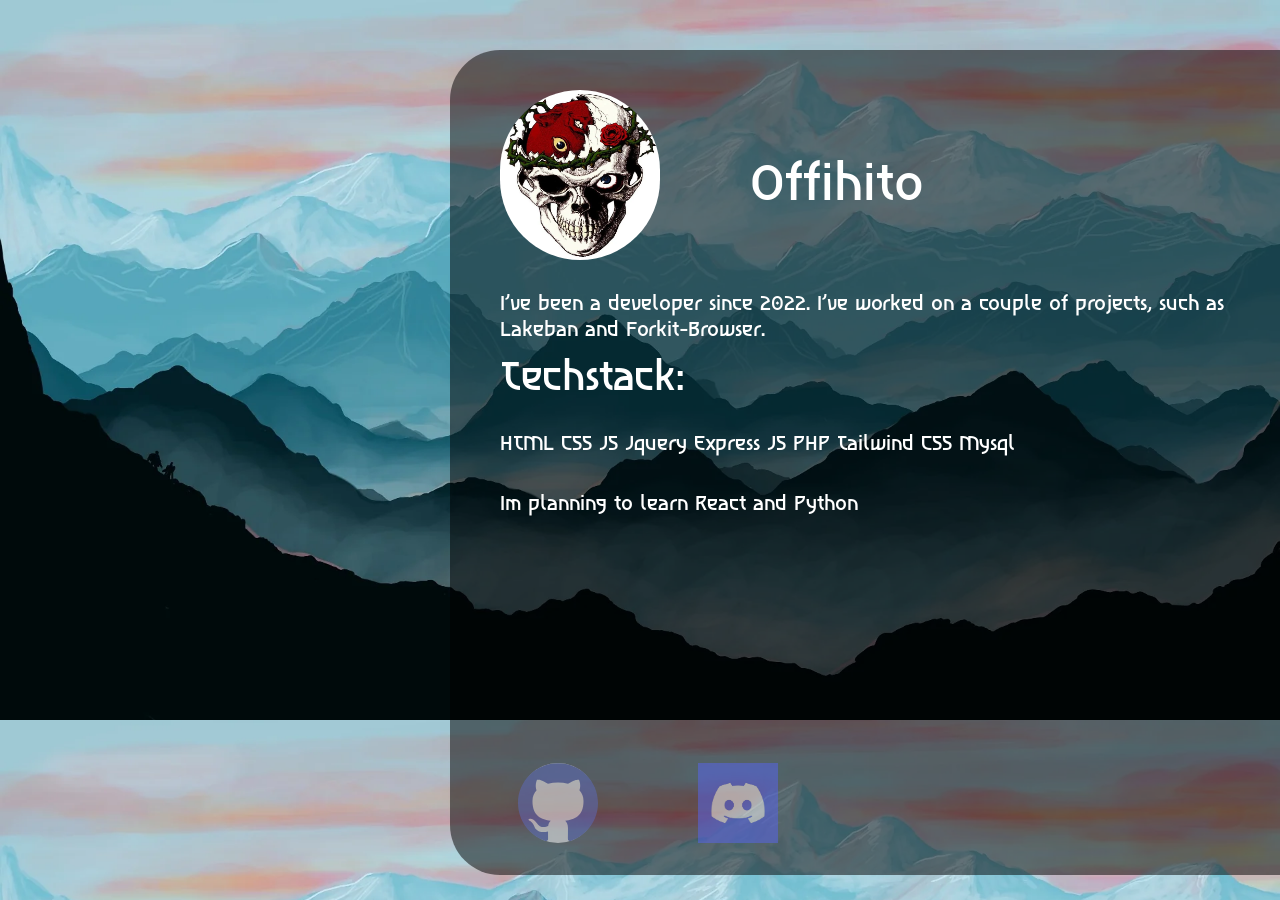
==== index.html @ ac4cba81 "Fix HTML syntax and formatting issues" ====
<!DOCTYPE html>
<html>
  <head>
    <title>Offihito's Portfolio</title>
    <link rel="stylesheet" href="styles.css">
    <link rel="preconnect" href="https://fonts.googleapis.com">
<link rel="preconnect" href="https://fonts.gstatic.com" crossorigin>
    <link rel="icon" type="image/webp" href="Offihito/Profile.webp">
<link href="https://fonts.googleapis.com/css2?family=Asimovian&family=DM+Sans:ital,opsz,wght@0,9..40,100..1000;1,9..40,100..1000&family=Playfair+Display:ital,wght@0,400..900;1,400..900&display=swap" rel="stylesheet">
  </head>
  <body class="Body">
    <div class="Main"></div>
    <div class="Profile">
    <img class="Profile-picture" src="Offihito/Profile.webp">
    <p class="Profile-Name">Offihito</p>
    <p class="information">I’ve been a developer since 2022. I’ve worked on a couple of projects, such as Lakeban and Forkit-Browser.</p>
  <p class="information2">Techstack:</p>
  <p class="information3">HTML CSS JS Jquery Express JS PHP Tailwind CSS Mysql</p>
  <p class="Plans">Im planning to learn React and Python</p>
  </div>
    <div class="Social-links">
      <a class="Github" href="https://github.com/Offihito"><img class="github-image" src="Offihito/github.svg"></a>
        <a class="Discord" href="https://discordapp.com/users/1023499957665280022"><img class="discord-image" src="Offihito/discord.jpg"></a>
    </div>
  </body>
</html>
---- styles.css ----
.Body {
   background-image: url("Offihito/Mountain2.webp");
   background-size: cover;
}
.Main {
    background-color: rgb(0, 0, 0);
    height: 400px;
    width: 1100px;
    position: absolute;
    left: 450px;
    top: 50px;
    padding-top: 425px;
    opacity: 0.5;
    border-radius: 50px;
}
.Profile-picture {
    border-radius: 900px;
    height: 170px;
    width: 160px;
    position: absolute;
    left: 500px;
    top: 90px;
}
.Profile-Name {
    position: absolute;
    left: 750px;
    top: 100px;
    font-size: 50px;
    color: white;
    font-family: "Asimovian", sans-serif;
    font-weight: 400;
}
.Social-links {
    height: 150px;
    position: relative;
    top: 715px;
    width: 1100px;
    left: 440px;
    border-radius: 50px;
    opacity: 0.5;
}
.Github {
    color: white;
    position: absolute;
    top: 20px;
    left: 70px;
}
.github-image {
    height: 80px;
    margin-top: 20px;
}
.Discord {
    color: white;
    position: absolute;
    top: 20px;
    left: 250px;
}
.discord-image {
    height: 80px;
    margin-top: 20px;
}
.information {
    position: absolute;
    left: 500px;
    top: 270px;
    font-family: "Asimovian", sans-serif;
    color: white;
    font-size: 20px;
}
.information2 {
    position: absolute;
    left: 500px;
    top: 310px;
    font-family: "Asimovian", sans-serif;
    color: white;
    font-size: 40px;
}
.information3 {
    position: absolute;
    left: 500px;
    top: 410px;
    font-family: "Asimovian", sans-serif;
    color: white;
    font-size: 20px;
}
.Plans {
    position: absolute;
    left: 500px;
    top: 470px;
    font-family: "Asimovian", sans-serif;
    color: white;
    font-size: 20px;
}
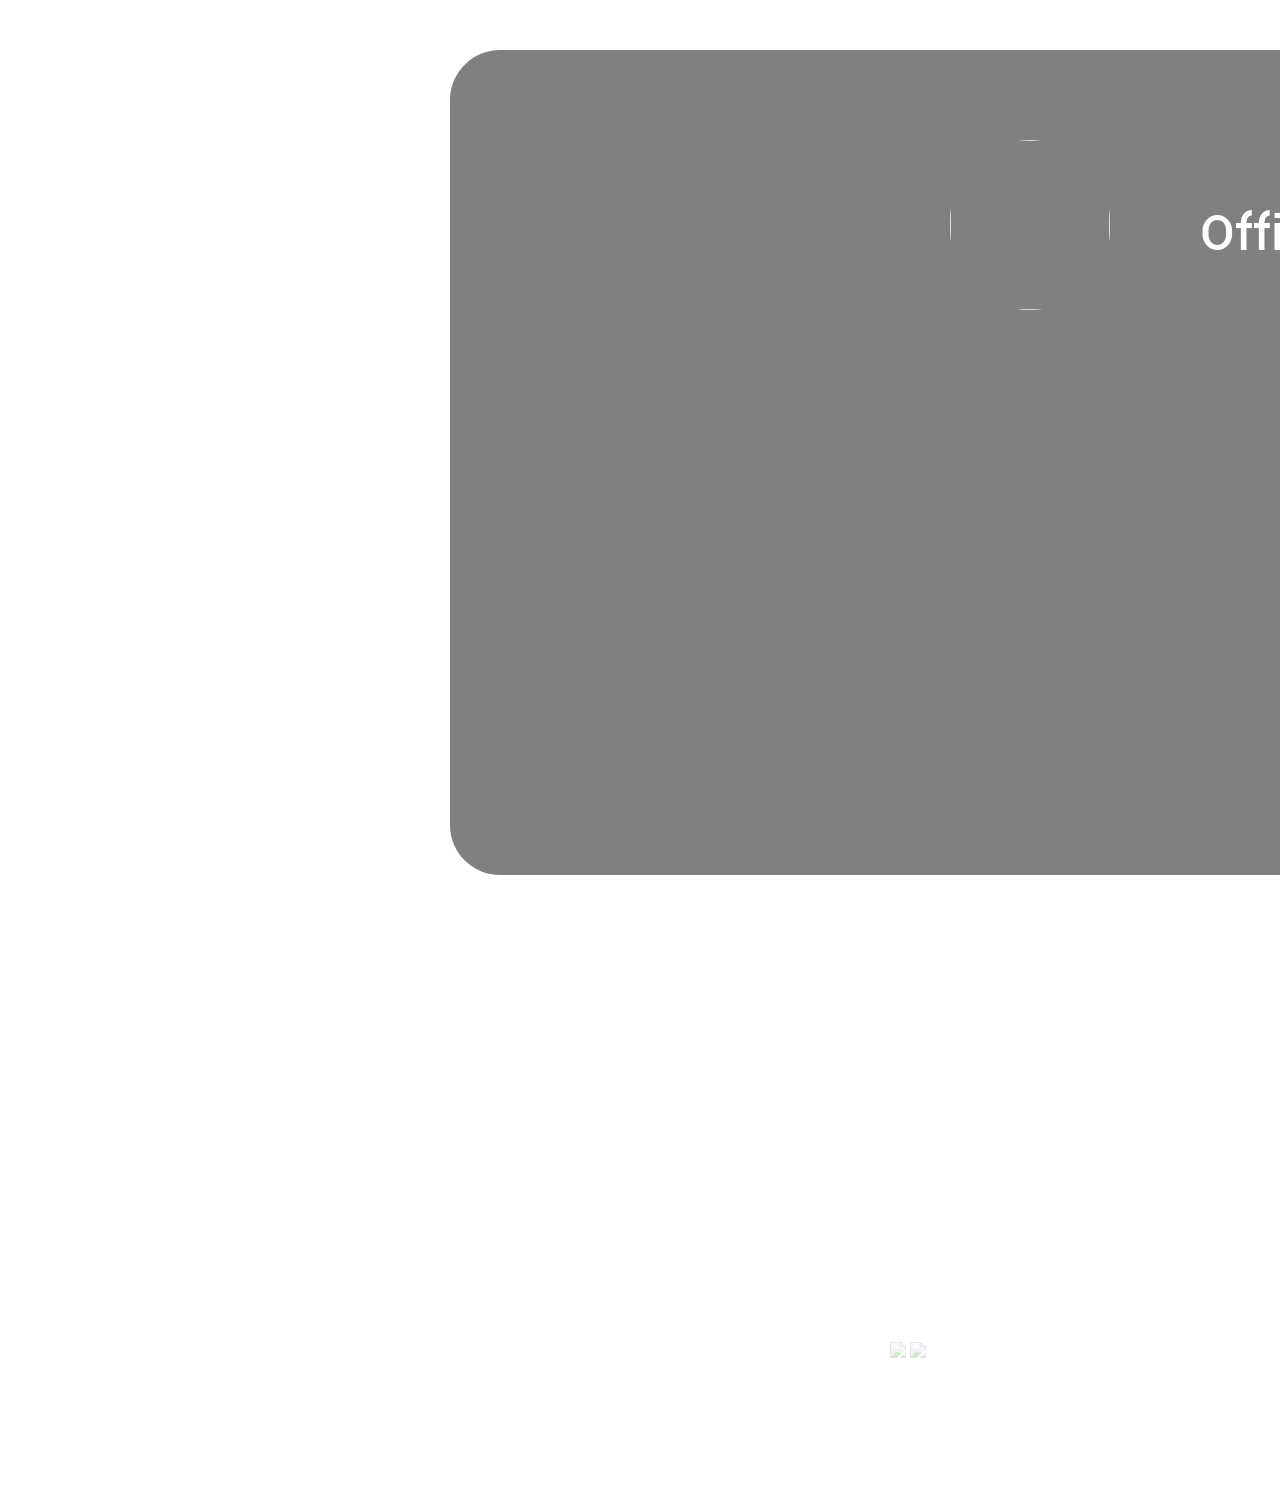
==== commit 4244cc91: "Update index.html" ====
--- a/index.html
+++ b/index.html
@@ -3,28 +3,25 @@
   <head>
     <title>Offihito's Portfolio</title>
     <link rel="stylesheet" href="styles.css">
-    <link rel="preconnect" href="https://fonts.googleapis.com">
+       <link rel="preconnect" href="https://fonts.googleapis.com">
 <link rel="preconnect" href="https://fonts.gstatic.com" crossorigin>
     <link rel="icon" type="image/webp" href="Offihito/Profile.webp">
 <link href="https://fonts.googleapis.com/css2?family=Asimovian&family=DM+Sans:ital,opsz,wght@0,9..40,100..1000;1,9..40,100..1000&family=Playfair+Display:ital,wght@0,400..900;1,400..900&display=swap" rel="stylesheet">
   </head>
-  <body class="Body">
-    <div class="Main"></div>
-    <div class="Profile">
-    <img class="Profile-picture" src="Offihito/Profile.webp">
-    <p class="Profile-Name">Offihito</p>
-    <p class="information">I’ve been a developer since 2022. I’ve worked on a couple of projects, such as Lakeban and Forkit-Browser.</p>
-  <p class="information2">Techstack:</p>
-  <p class="information3">HTML CSS JS Jquery Express JS PHP Tailwind CSS Mysql</p>
-  <p class="Plans">Im planning to learn React and Python</p>
-  </div>
+  <body>
+<div class="Main">
+<div class="Container">
+  <img class="Profile-picture" src="Profile.webp">
+  <p class="Profile-Name">Offihito</p>
+  <p class="About">I’ve been a developer since 2022. I’ve worked on a couple of projects, such as Lakeban and Forkit-Browser.</p>
+  <p class="Techstack">Techstack:</p>
+    <p class="Techstack2">HTML CSS JS Jquery Express JS PHP Tailwind CSS Mysql</p>
+    <p class="Target">Im planning to learn React and Python</p>
     <div class="Social-links">
-      <a class="Github" href="https://github.com/Offihito"><img class="github-image" src="Offihito/github.svg"></a>
-        <a class="Discord" href="https://discordapp.com/users/1023499957665280022"><img class="discord-image" src="Offihito/discord.jpg"></a>
+      <a href="https://github.com/Offihito"><img class="github-photo" src="github.svg"></a>
+       <a href="https://github.com/Offihito"><img class="discord-photo" src="discord.png"></a>
     </div>
+</div>
+</div>
   </body>
 </html>
-
-
-
-
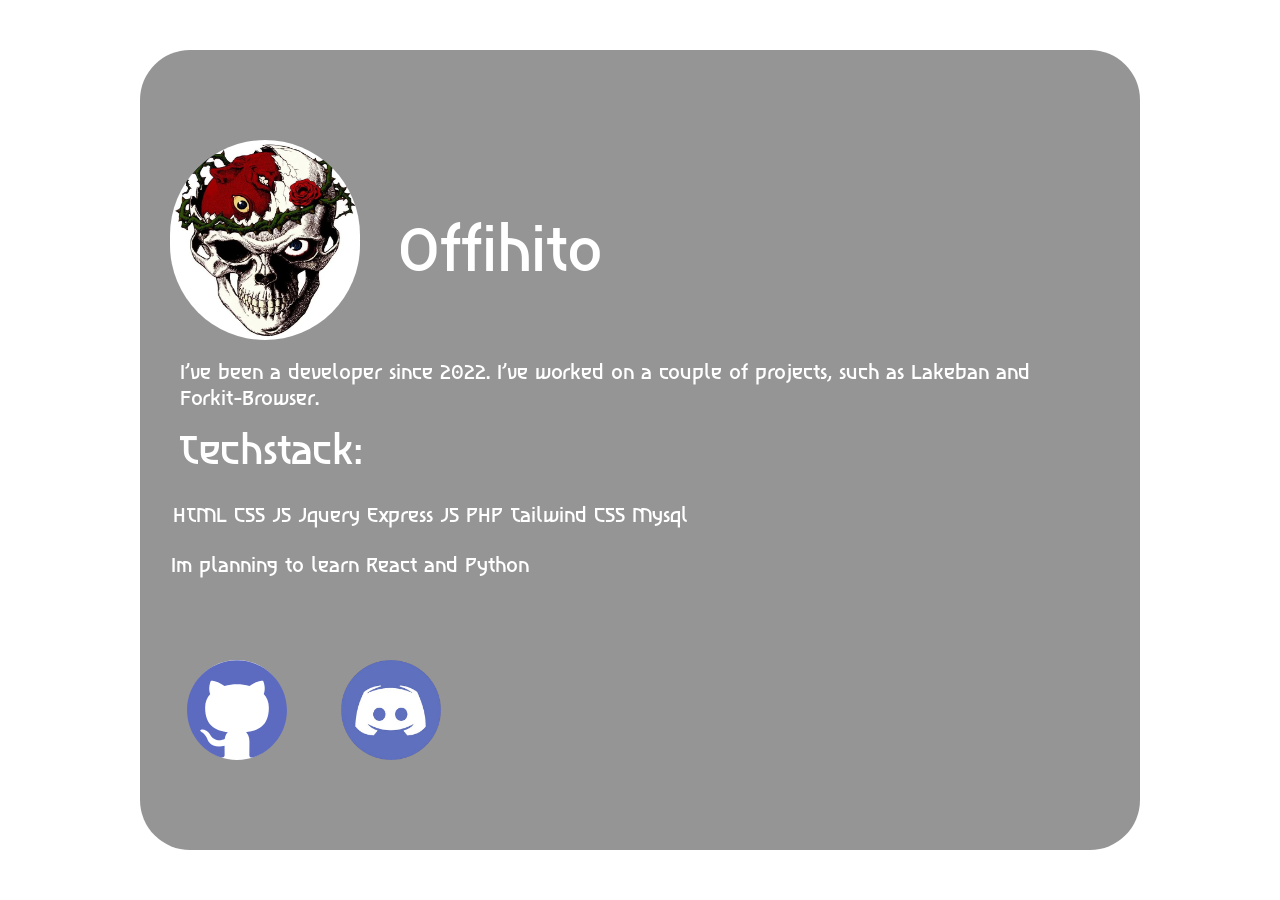
==== commit e263ca41: "Fix image source paths in index.html" ====
--- a/index.html
+++ b/index.html
@@ -11,17 +11,18 @@
   <body>
 <div class="Main">
 <div class="Container">
-  <img class="Profile-picture" src="Profile.webp">
+  <img class="Profile-picture" src="Offihito/Profile.webp">
   <p class="Profile-Name">Offihito</p>
   <p class="About">I’ve been a developer since 2022. I’ve worked on a couple of projects, such as Lakeban and Forkit-Browser.</p>
   <p class="Techstack">Techstack:</p>
     <p class="Techstack2">HTML CSS JS Jquery Express JS PHP Tailwind CSS Mysql</p>
     <p class="Target">Im planning to learn React and Python</p>
     <div class="Social-links">
-      <a href="https://github.com/Offihito"><img class="github-photo" src="github.svg"></a>
-       <a href="https://github.com/Offihito"><img class="discord-photo" src="discord.png"></a>
+      <a href="https://github.com/Offihito"><img class="github-photo" src="Offihito/github.svg"></a>
+       <a href="https://github.com/Offihito"><img class="discord-photo" src="Offihito/discord.png"></a>
     </div>
 </div>
 </div>
   </body>
 </html>
+
--- a/styles.css
+++ b/styles.css
@@ -1,95 +1,93 @@
-.Body {
-   background-image: url("Offihito/Mountain2.webp");
-   background-size: cover;
+Body {
+    background-image: url(Mountain2.webp);
+    background-size: cover;
+    background-repeat: no-repeat;
+    background-attachment: fixed;
+    display: flex;
+    align-items: center;
+    justify-content: center;
+    margin: 0;
+    height: 100vh;
 }
-.Main {
-    background-color: rgb(0, 0, 0);
-    height: 400px;
-    width: 1100px;
-    position: absolute;
-    left: 450px;
-    top: 50px;
-    padding-top: 425px;
-    opacity: 0.5;
+.Container {
+    background-color: rgb(44, 44, 44, 0.5);
+    width: 1000px;
     border-radius: 50px;
+    height: 800px;
+    display: flex;
+    align-items: center;
+    justify-content: center;
 }
 .Profile-picture {
-    border-radius: 900px;
-    height: 170px;
-    width: 160px;
-    position: absolute;
-    left: 500px;
-    top: 90px;
+   border-radius: 600px;
+   height: 200px;
+   width: 190px;
+   margin-right: 750px;
+   margin-bottom: 420px;
+   display: inline-block;
+   position: absolute;
+}
+p {
+    font-family: "Asimovian", sans-serif;
 }
 .Profile-Name {
-    position: absolute;
-    left: 750px;
-    top: 100px;
-    font-size: 50px;
     color: white;
-    font-family: "Asimovian", sans-serif;
-    font-weight: 400;
+    display: inline-block;
+    position: fixed;
+    margin-right: 280px;
+   margin-bottom: 460px;
+   font-size: 60px;
+}
+.About {
+    color: white;
+    display: inline-block;
+    position: fixed;
+   margin-bottom: 150px;
+   margin-right: 20px;
+   font-size: 20px;
+   width: 900px;
+}
+.Techstack {
+    color: white;
+    display: inline-block;
+    position: fixed;
+    margin-right: 740px;
+   margin-bottom: 40px;
+   font-size: 40px;
+}
+.Techstack2 {
+    color: white;
+    display: inline-block;
+    position: fixed;
+    margin-right: 420px;
+    margin-top: 150px;
+   font-size: 20px;
+}
+.Target {
+    color: white;
+    display: inline-block;
+    position: fixed;
+    margin-right: 580px;
+    margin-top: 250px;
+   font-size: 20px;
 }
 .Social-links {
-    height: 150px;
-    position: relative;
-    top: 715px;
-    width: 1100px;
-    left: 440px;
+    width: 1007px;
+    height: 200px;
+    position: fixed;
+    margin-top: 500px;
     border-radius: 50px;
-    opacity: 0.5;
+
 }
-.Github {
-    color: white;
-    position: absolute;
-    top: 20px;
-    left: 70px;
+.github-photo {
+    width: 100px;
+    height: 100px;
+    margin-top: 60px;
+    margin-left: 50px;
 }
-.github-image {
-    height: 80px;
-    margin-top: 20px;
+.discord-photo {
+    width: 100px;
+    height: 100px;
+    margin-top: 60px;
+    margin-left: 50px;
 }
-.Discord {
-    color: white;
-    position: absolute;
-    top: 20px;
-    left: 250px;
-}
-.discord-image {
-    height: 80px;
-    margin-top: 20px;
-}
-.information {
-    position: absolute;
-    left: 500px;
-    top: 270px;
-    font-family: "Asimovian", sans-serif;
-    color: white;
-    font-size: 20px;
-}
-.information2 {
-    position: absolute;
-    left: 500px;
-    top: 310px;
-    font-family: "Asimovian", sans-serif;
-    color: white;
-    font-size: 40px;
-}
-.information3 {
-    position: absolute;
-    left: 500px;
-    top: 410px;
-    font-family: "Asimovian", sans-serif;
-    color: white;
-    font-size: 20px;
-}
-.Plans {
-    position: absolute;
-    left: 500px;
-    top: 470px;
-    font-family: "Asimovian", sans-serif;
-    color: white;
-    font-size: 20px;
-}
-
-
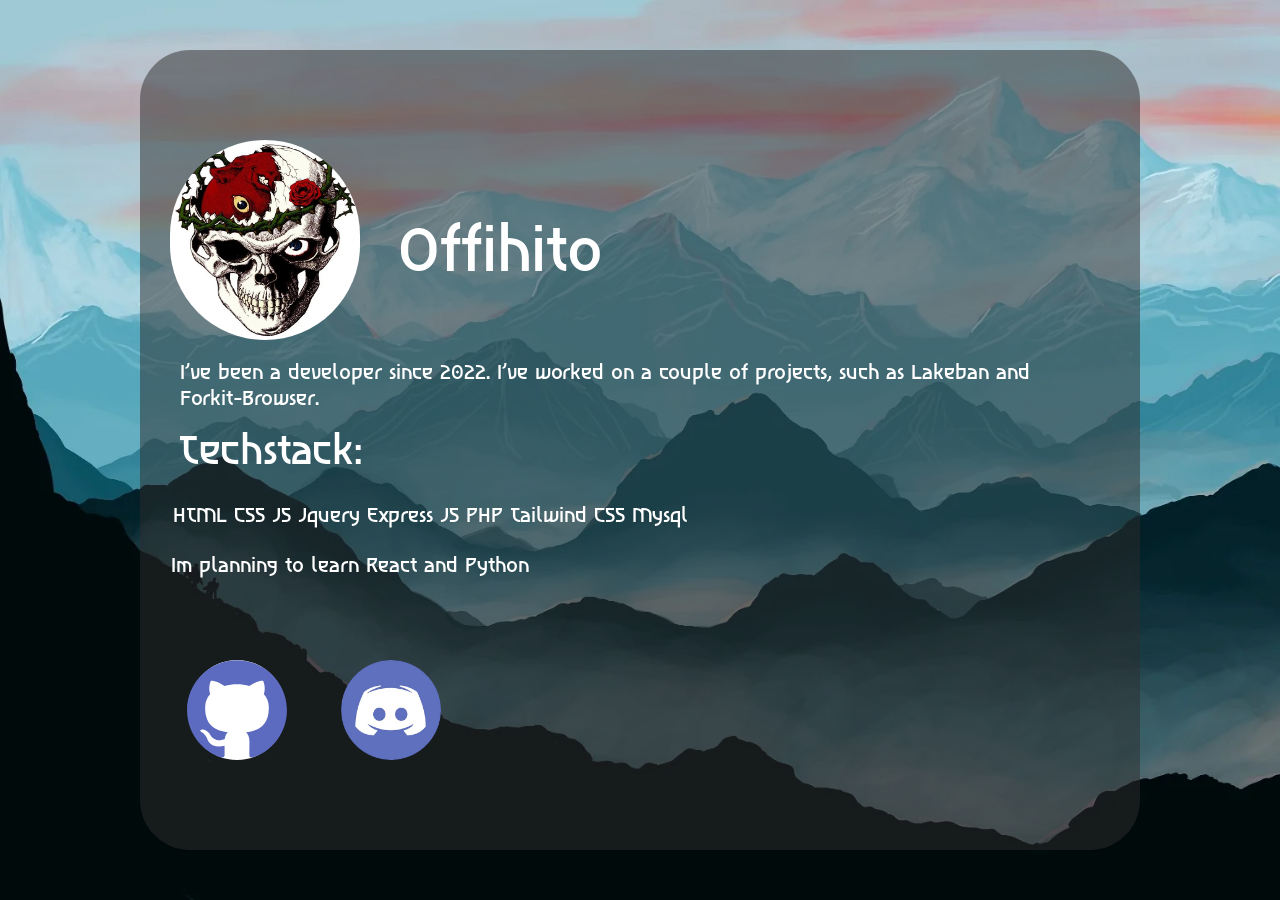
==== commit e948b606: "Update index.html" ====
--- a/index.html
+++ b/index.html
@@ -19,10 +19,11 @@
     <p class="Target">Im planning to learn React and Python</p>
     <div class="Social-links">
       <a href="https://github.com/Offihito"><img class="github-photo" src="Offihito/github.svg"></a>
-       <a href="https://github.com/Offihito"><img class="discord-photo" src="Offihito/discord.png"></a>
+       <a href="https://discordapp.com/users/1023499957665280022"><img class="discord-photo" src="Offihito/discord.png"></a>
     </div>
 </div>
 </div>
   </body>
 </html>
 
+
--- a/styles.css
+++ b/styles.css
@@ -1,5 +1,5 @@
 Body {
-    background-image: url(Mountain2.webp);
+    background-image: url(Offihito/Mountain2.webp);
     background-size: cover;
     background-repeat: no-repeat;
     background-attachment: fixed;
@@ -33,15 +33,15 @@
 .Profile-Name {
     color: white;
     display: inline-block;
-    position: fixed;
+   position: absolute;
     margin-right: 280px;
    margin-bottom: 460px;
    font-size: 60px;
 }
 .About {
     color: white;
-    display: inline-block;
-    position: fixed;
+   display: inline-block;
+   position: absolute;
    margin-bottom: 150px;
    margin-right: 20px;
    font-size: 20px;
@@ -50,7 +50,7 @@
 .Techstack {
     color: white;
     display: inline-block;
-    position: fixed;
+   position: absolute;
     margin-right: 740px;
    margin-bottom: 40px;
    font-size: 40px;
@@ -58,7 +58,7 @@
 .Techstack2 {
     color: white;
     display: inline-block;
-    position: fixed;
+   position: absolute;
     margin-right: 420px;
     margin-top: 150px;
    font-size: 20px;
@@ -66,7 +66,7 @@
 .Target {
     color: white;
     display: inline-block;
-    position: fixed;
+   position: absolute;
     margin-right: 580px;
     margin-top: 250px;
    font-size: 20px;
@@ -74,7 +74,7 @@
 .Social-links {
     width: 1007px;
     height: 200px;
-    position: fixed;
+   position: absolute;
     margin-top: 500px;
     border-radius: 50px;
 
@@ -91,3 +91,5 @@
     margin-top: 60px;
     margin-left: 50px;
 }
+
+
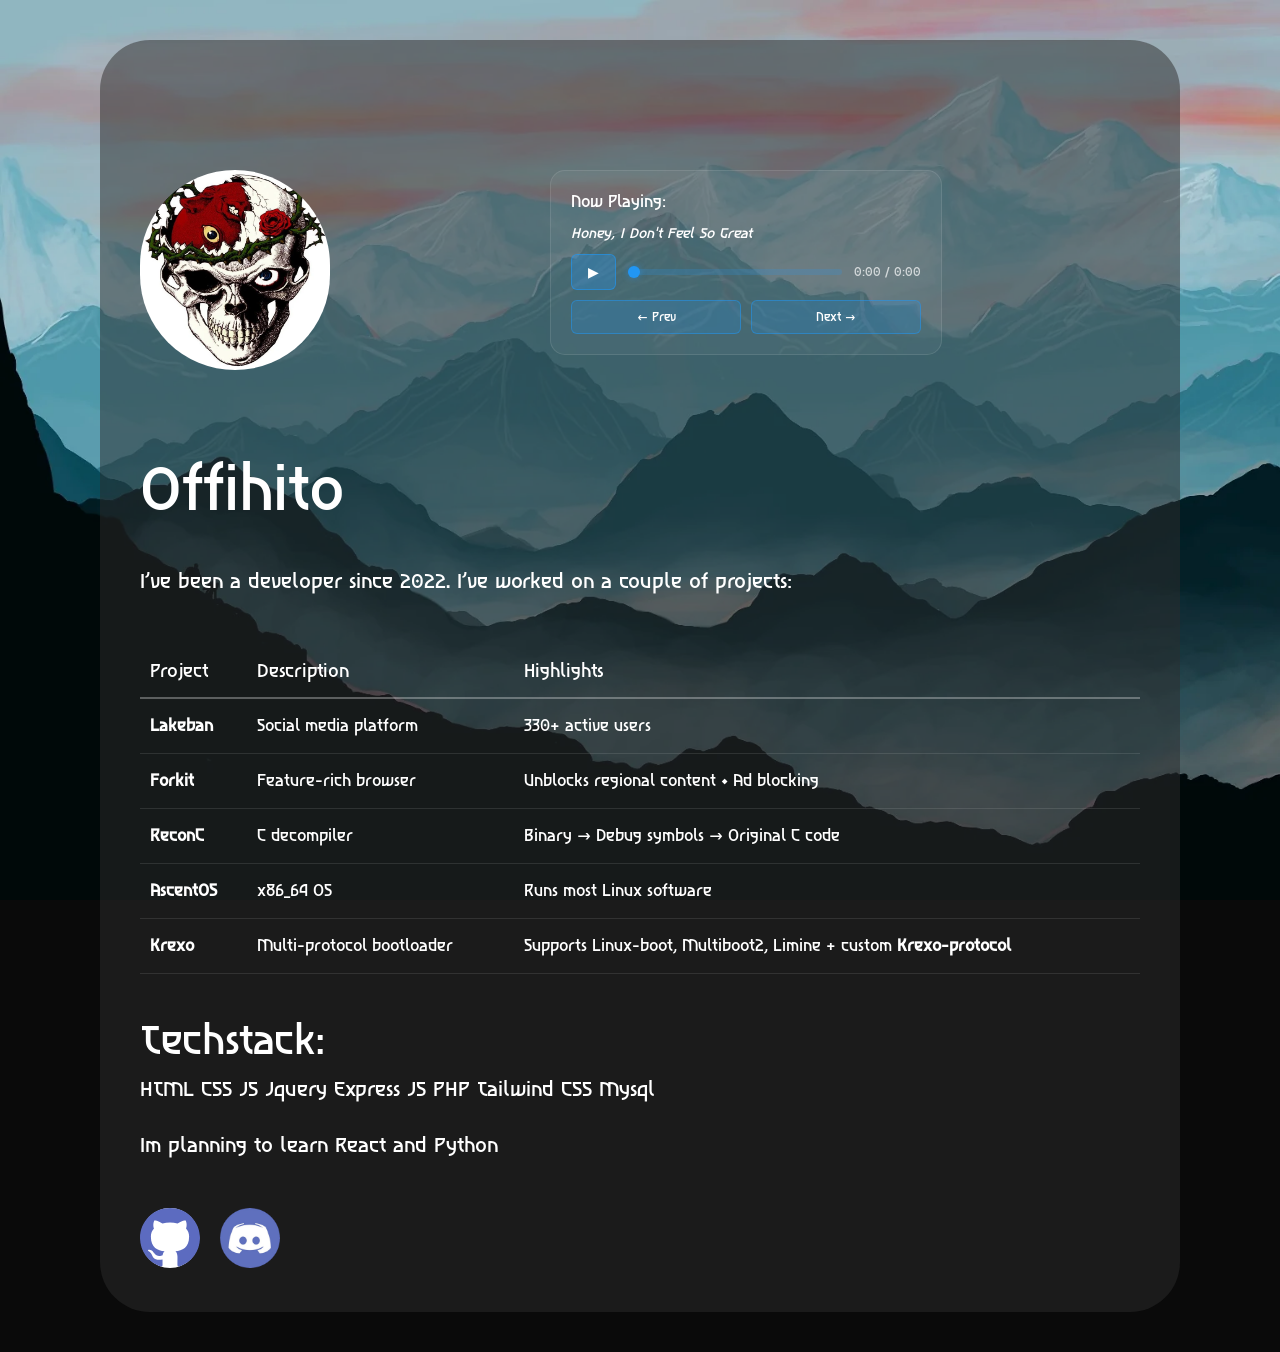
==== commit 67811690: "Changes" ====
--- a/index.html
+++ b/index.html
@@ -9,11 +9,70 @@
 <link href="https://fonts.googleapis.com/css2?family=Asimovian&family=DM+Sans:ital,opsz,wght@0,9..40,100..1000;1,9..40,100..1000&family=Playfair+Display:ital,wght@0,400..900;1,400..900&display=swap" rel="stylesheet">
   </head>
   <body>
+<canvas id="visualizer"></canvas>
 <div class="Main">
 <div class="Container">
-  <img class="Profile-picture" src="Offihito/Profile.webp">
+  <div class="Profile-Section">
+    <img class="Profile-picture" src="Offihito/Profile.webp">
+    <div class="Music-Player">
+      <p class="Music-Label">Now Playing:</p>
+      <p class="Music-Song-Title">Midnight Dreams</p>
+      <div class="Music-Controls">
+        <button class="Music-Play">▶</button>
+        <input type="range" class="Music-Progress" min="0" max="100" value="0">
+        <p class="Music-Time">0:00 / 0:00</p>
+        <div class="Music-Buttons">
+          <button class="Music-Prev">← Prev</button>
+          <button class="Music-Next">Next →</button>
+        </div>
+      </div>
+      <audio class="Audio-Player">
+        <source src="Offihito/music1.mp3" type="audio/mpeg">
+        Your browser does not support the audio element.
+      </audio>
+    </div>
+  </div>
   <p class="Profile-Name">Offihito</p>
-  <p class="About">I’ve been a developer since 2022. I’ve worked on a couple of projects, such as Lakeban and Forkit-Browser.</p>
+  <p class="About">I’ve been a developer since 2022. I’ve worked on a couple of projects:</p>  <div class="Projects-Section">
+    <div class="Projects-Table-Container">
+      <table class="Projects-Table">
+        <thead>
+          <tr>
+            <th>Project</th>
+            <th>Description</th>
+            <th>Highlights</th>
+          </tr>
+        </thead>
+        <tbody>
+          <tr>
+            <td class="project-name"><strong>Lakeban</strong></td>
+            <td>Social media platform</td>
+            <td>330+ active users</td>
+          </tr>
+          <tr>
+            <td class="project-name"><strong>Forkit</strong></td>
+            <td>Feature-rich browser</td>
+            <td>Unblocks regional content • Ad blocking</td>
+          </tr>
+          <tr>
+            <td class="project-name"><strong>ReconC</strong></td>
+            <td>C decompiler</td>
+            <td>Binary → Debug symbols → Original C code</td>
+          </tr>
+          <tr>
+            <td class="project-name"><strong>AscentOS</strong></td>
+            <td>x86_64 OS</td>
+            <td>Runs most Linux software</td>
+          </tr>
+          <tr>
+            <td class="project-name"><strong>Krexo</strong></td>
+            <td>Multi-protocol bootloader</td>
+            <td>Supports Linux-boot, Multiboot2, Limine + custom <strong>Krexo-protocol</strong></td>
+          </tr>
+        </tbody>
+      </table>
+    </div>
+  </div>
   <p class="Techstack">Techstack:</p>
     <p class="Techstack2">HTML CSS JS Jquery Express JS PHP Tailwind CSS Mysql</p>
     <p class="Target">Im planning to learn React and Python</p>
@@ -23,6 +82,7 @@
     </div>
 </div>
 </div>
+  <script src="music-player.js"></script>
   </body>
 </html>
 
--- a/styles.css
+++ b/styles.css
@@ -4,92 +4,623 @@
     background-repeat: no-repeat;
     background-attachment: fixed;
     display: flex;
+    flex-direction: column;
     align-items: center;
     justify-content: center;
     margin: 0;
-    height: 100vh;
-}
+    min-height: 100vh;
+    padding: 40px 20px;
+    background-color: #0a0a0a;
+    position: relative;
+    overflow-y: scroll;
+    overflow-x: hidden;
+    scrollbar-width: thin;
+    scrollbar-color: #2196F3 rgba(33, 150, 243, 0.2);
+}
+
+Body::-webkit-scrollbar {
+    width: 12px;
+}
+
+Body::-webkit-scrollbar-track {
+    background: rgba(33, 150, 243, 0.1);
+}
+
+Body::-webkit-scrollbar-thumb {
+    background: #2196F3;
+    border-radius: 6px;
+}
+
+Body::-webkit-scrollbar-thumb:hover {
+    background: #1976D2;
+}
+
+html {
+    scrollbar-width: thin;
+    scrollbar-color: #2196F3 rgba(33, 150, 243, 0.2);
+}
+
+html::-webkit-scrollbar {
+    width: 12px;
+}
+
+html::-webkit-scrollbar-track {
+    background: rgba(33, 150, 243, 0.1);
+}
+
+html::-webkit-scrollbar-thumb {
+    background: #2196F3;
+    border-radius: 6px;
+}
+
+html::-webkit-scrollbar-thumb:hover {
+    background: #1976D2;
+}
+
+#visualizer {
+    position: fixed;
+    top: 0;
+    left: 0;
+    width: 100%;
+    height: 100%;
+    z-index: -1;
+    opacity: 0.5;
+    display: block;
+}
+
+.Main {
+    position: relative;
+    z-index: 100;
+    display: flex;
+    flex-direction: column;
+    align-items: center;
+    justify-content: center;
+    width: 100%;
+}
+
 .Container {
     background-color: rgb(44, 44, 44, 0.5);
     width: 1000px;
     border-radius: 50px;
-    height: 800px;
+    min-height: auto;
     display: flex;
-    align-items: center;
-    justify-content: center;
+    flex-direction: column;
+    align-items: flex-start;
+    justify-content: flex-start;
+    padding: 40px;
+    position: relative;
+    z-index: 100;
+    transition: background-color 0.3s ease;
+}
+
+.Container.playing {
+    background-color: rgb(44, 44, 44, 0.95);
+}
+.Profile-Section {
+    display: flex;
+    gap: 30px;
+    align-items: flex-start;
+    width: 100%;
+    margin-bottom: 20px;
 }
 .Profile-picture {
    border-radius: 600px;
    height: 200px;
    width: 190px;
-   margin-right: 750px;
-   margin-bottom: 420px;
+   margin-right: 0;
+   margin-top: 90px;
+   display: block;
+   position: relative;
+   flex-shrink: 0;
+}
+p {
+    font-family: "Asimovian", sans-serif;
+}
+.Profile-Name {
+    color: white;
+    display: block;
+   position: relative;
+    margin-right: 0;
+   margin-bottom: 20px;
+   font-size: 60px;
+}
+.About {
+    color: white;
+   display: block;
+   position: relative;
+   margin-bottom: 20px;
+   margin-right: 0;
+   font-size: 20px;
+   width: 100%;
+}
+.Projects {
+    color: white;
    display: inline-block;
    position: absolute;
-}
-p {
-    font-family: "Asimovian", sans-serif;
-}
-.Profile-Name {
-    color: white;
-    display: inline-block;
-   position: absolute;
-    margin-right: 280px;
-   margin-bottom: 460px;
-   font-size: 60px;
-}
-.About {
-    color: white;
-   display: inline-block;
-   position: absolute;
-   margin-bottom: 150px;
+   margin-bottom: 100px;
    margin-right: 20px;
    font-size: 20px;
    width: 900px;
 }
 .Techstack {
     color: white;
-    display: inline-block;
-   position: absolute;
-    margin-right: 740px;
-   margin-bottom: 40px;
+    display: block;
+   position: relative;
+    margin-right: 0;
+   margin-bottom: 10px;
+   margin-top: 20px;
    font-size: 40px;
 }
 .Techstack2 {
     color: white;
-    display: inline-block;
-   position: absolute;
-    margin-right: 420px;
-    margin-top: 150px;
+    display: block;
+   position: relative;
+    margin-right: 0;
+    margin-top: 0;
    font-size: 20px;
 }
 .Target {
     color: white;
-    display: inline-block;
-   position: absolute;
-    margin-right: 580px;
-    margin-top: 250px;
+    display: block;
+   position: relative;
+    margin-right: 0;
+    margin-top: 10px;
    font-size: 20px;
 }
 .Social-links {
-    width: 1007px;
-    height: 200px;
-   position: absolute;
-    margin-top: 500px;
+    width: 100%;
+    height: auto;
+   position: relative;
+    margin-top: 30px;
     border-radius: 50px;
-
-}
+    display: flex;
+    gap: 20px;
+}
+
+.Music-Player {
+    width: 100%;
+    max-width: 350px;
+    margin-top: 90px;
+    margin-left: 190px;
+    padding: 20px;
+    background-color: rgba(255, 255, 255, 0.05);
+    border-radius: 15px;
+    border: 1px solid rgba(255, 255, 255, 0.1);
+}
+
+.Music-Label {
+    color: white;
+    font-family: "Asimovian", sans-serif;
+    font-size: 16px;
+    margin: 0 0 12px 0;
+    font-weight: 400;
+}
+
+.Audio-Player {
+    display: none;
+}
+
+
+.Audio-Player::-webkit-media-controls-panel {
+    background-color: rgba(0, 0, 0, 0.3);
+    border-radius: 8px;
+}
+
+.Audio-Player::-webkit-media-controls-play-button {
+    filter: brightness(1.2);
+}
+
+.Audio-Player::-webkit-media-controls-volume-slider {
+    accent-color: #4CAF50;
+}
+
+.Music-Song-Title {
+    color: white;
+    font-family: "Asimovian", sans-serif;
+    font-size: 14px;
+    margin: 0 0 12px 0;
+    font-weight: 400;
+    font-style: italic;
+}
+
+.Music-Controls {
+    display: flex;
+    align-items: center;
+    gap: 10px;
+    width: 100%;
+    flex-wrap: wrap;
+}
+
+.Music-Play {
+    background-color: rgba(33, 150, 243, 0.3);
+    border: 1px solid rgba(33, 150, 243, 0.6);
+    color: white;
+    padding: 8px 16px;
+    border-radius: 6px;
+    cursor: pointer;
+    font-family: "Asimovian", sans-serif;
+    font-size: 14px;
+    font-weight: 400;
+    transition: all 0.2s ease;
+    min-width: 45px;
+    text-align: center;
+}
+
+.Music-Progress {
+    flex: 1;
+    min-width: 100px;
+    height: 6px;
+    border-radius: 3px;
+    background: linear-gradient(to right, #2196F3 0%, #2196F3 0%, rgba(33, 150, 243, 0.2) 0%, rgba(33, 150, 243, 0.2) 100%);
+    outline: none;
+    -webkit-appearance: none;
+    appearance: none;
+    cursor: pointer;
+}
+
+.Music-Progress::-webkit-slider-thumb {
+    -webkit-appearance: none;
+    appearance: none;
+    width: 12px;
+    height: 12px;
+    border-radius: 50%;
+    background: #2196F3;
+    cursor: pointer;
+    box-shadow: 0 0 6px rgba(33, 150, 243, 0.5);
+}
+
+.Music-Progress::-moz-range-thumb {
+    width: 12px;
+    height: 12px;
+    border-radius: 50%;
+    background: #2196F3;
+    cursor: pointer;
+    border: none;
+    box-shadow: 0 0 6px rgba(33, 150, 243, 0.5);
+}
+
+.Music-Time {
+    color: rgba(255, 255, 255, 0.7);
+    font-family: "Asimovian", sans-serif;
+    font-size: 12px;
+    margin: 0;
+    font-weight: 400;
+    white-space: nowrap;
+}
+
+.Music-Buttons {
+    display: flex;
+    gap: 10px;
+    width: 100%;
+}
+
+.Music-Prev,
+.Music-Next {
+    background-color: rgba(33, 150, 243, 0.2);
+    border: 1px solid rgba(33, 150, 243, 0.5);
+    color: white;
+    padding: 8px 12px;
+    border-radius: 6px;
+    cursor: pointer;
+    font-family: "Asimovian", sans-serif;
+    font-size: 12px;
+    font-weight: 400;
+    transition: all 0.2s ease;
+    flex: 1;
+}
+
+.Music-Play:hover,
+.Music-Prev:hover,
+.Music-Next:hover {
+    background-color: rgba(33, 150, 243, 0.4);
+    border-color: rgba(33, 150, 243, 0.8);
+}
+
+.Music-Play:active,
+.Music-Prev:active,
+.Music-Next:active {
+    transform: scale(0.95);
+}
+
 .github-photo {
-    width: 100px;
-    height: 100px;
-    margin-top: 60px;
-    margin-left: 50px;
+    width: 60px;
+    height: 60px;
+    margin-top: 0;
+    margin-left: 0;
 }
 .discord-photo {
-    width: 100px;
-    height: 100px;
-    margin-top: 60px;
-    margin-left: 50px;
-}
-
-
+    width: 60px;
+    height: 60px;
+    margin-top: 0;
+    margin-left: 0;
+}
+
+.Projects-Section {
+    background-color: transparent;
+    padding: 20px 0;
+    margin-top: 10px;
+    border-radius: 0;
+    width: 100%;
+}
+
+.Projects-Section h2 {
+    color: white;
+    font-family: "Asimovian", sans-serif;
+    font-size: 40px;
+    font-weight: 400;
+    text-align: left;
+    margin: 0 0 30px 0;
+}
+
+.Projects-Table-Container {
+    overflow-x: auto;
+}
+
+.Projects-Table {
+    width: 100%;
+    border-collapse: collapse;
+    font-family: "Asimovian", sans-serif;
+}
+
+.Projects-Table thead {
+    background-color: transparent;
+    border-bottom: 2px solid rgba(255, 255, 255, 0.3);
+}
+
+.Projects-Table thead th {
+    color: white;
+    padding: 15px 10px;
+    text-align: left;
+    font-weight: 400;
+    font-size: 18px;
+}
+
+.Projects-Table tbody tr {
+    border-bottom: 1px solid rgba(255, 255, 255, 0.1);
+    transition: background-color 0.2s ease;
+}
+
+.Projects-Table tbody tr:hover {
+    background-color: rgba(255, 255, 255, 0.08);
+}
+
+.Projects-Table tbody td {
+    color: white;
+    padding: 15px 10px;
+    font-size: 16px;
+    line-height: 1.5;
+}
+
+.project-name {
+    font-weight: 600;
+}
+
+@media (max-width: 1024px) {
+    .Container {
+        width: 90%;
+        padding: 30px;
+    }
+    
+    .Profile-Section {
+        gap: 20px;
+    }
+    
+    .Music-Player {
+        max-width: 300px;
+    }
+    
+    .Profile-Name {
+        font-size: 50px;
+    }
+    
+    .About, .Techstack2, .Target {
+        font-size: 18px;
+    }
+    
+    .Techstack {
+        font-size: 36px;
+    }
+    
+    .Projects-Section h2 {
+        font-size: 36px;
+    }
+    
+    .Projects-Table thead th {
+        font-size: 16px;
+        padding: 12px 8px;
+    }
+    
+    .Projects-Table tbody td {
+        font-size: 14px;
+        padding: 12px 8px;
+    }
+}
+
+@media (max-width: 768px) {
+    Body {
+        padding: 20px 15px;
+    }
+    
+    .Container {
+        width: 95%;
+        padding: 25px;
+        border-radius: 30px;
+    }
+    
+    .Profile-Section {
+        gap: 15px;
+    }
+    
+    .Profile-picture {
+        height: 150px;
+        width: 140px;
+        margin-top: 0;
+    }
+    
+    .Music-Player {
+        max-width: 100%;
+        margin-top: 0;
+        padding: 15px;
+    }
+    
+    .Music-Label {
+        font-size: 14px;
+        margin-bottom: 10px;
+    }
+    
+    .Audio-Player {
+        height: 36px;
+    }
+    
+    .Profile-Name {
+        font-size: 40px;
+        margin-bottom: 15px;
+    }
+    
+    .About {
+        font-size: 16px;
+        margin-bottom: 15px;
+    }
+    
+    .Techstack {
+        font-size: 28px;
+        margin-bottom: 10px;
+        margin-top: 15px;
+    }
+    
+    .Techstack2, .Target {
+        font-size: 15px;
+    }
+    
+    .Social-links {
+        margin-top: 20px;
+        gap: 15px;
+    }
+    
+    .github-photo, .discord-photo {
+        width: 50px;
+        height: 50px;
+    }
+    
+    .Projects-Section {
+        padding: 15px 0;
+        margin-top: 10px;
+    }
+    
+    .Projects-Section h2 {
+        font-size: 28px;
+        margin-bottom: 20px;
+    }
+    
+    .Projects-Table-Container {
+        overflow-x: auto;
+    }
+    
+    .Projects-Table thead th {
+        font-size: 13px;
+        padding: 10px 6px;
+    }
+    
+    .Projects-Table tbody td {
+        font-size: 12px;
+        padding: 10px 6px;
+    }
+}
+
+@media (max-width: 480px) {
+    Body {
+        padding: 15px 10px;
+    }
+    
+    .Container {
+        width: 100%;
+        padding: 20px;
+        border-radius: 20px;
+    }
+    
+    .Profile-Section {
+        flex-direction: column;
+        gap: 15px;
+        align-items: center;
+    }
+    
+    .Profile-picture {
+        height: 120px;
+        width: 110px;
+        margin-top: 0;
+        margin-bottom: 0;
+    }
+    
+    .Music-Player {
+        max-width: 100%;
+        width: 100%;
+        padding: 12px;
+        margin-top: 0;
+        margin-bottom: 10px;
+    }
+    
+    .Music-Label {
+        font-size: 13px;
+        margin-bottom: 8px;
+    }
+    
+    .Audio-Player {
+        height: 32px;
+    }
+    
+    .Profile-Name {
+        font-size: 32px;
+        margin-bottom: 12px;
+    }
+    
+    .About {
+        font-size: 14px;
+        margin-bottom: 12px;
+    }
+    
+    .Techstack {
+        font-size: 22px;
+        margin-bottom: 8px;
+        margin-top: 12px;
+    }
+    
+    .Techstack2, .Target {
+        font-size: 13px;
+    }
+    
+    .Social-links {
+        margin-top: 15px;
+        gap: 12px;
+    }
+    
+    .github-photo, .discord-photo {
+        width: 45px;
+        height: 45px;
+    }
+    
+    .Projects-Section {
+        padding: 12px 0;
+        margin-top: 8px;
+    }
+    
+    .Projects-Section h2 {
+        font-size: 22px;
+        margin-bottom: 15px;
+    }
+    
+    .Projects-Table {
+        font-size: 11px;
+    }
+    
+    .Projects-Table thead th {
+        font-size: 11px;
+        padding: 8px 4px;
+    }
+    
+    .Projects-Table tbody td {
+        font-size: 10px;
+        padding: 8px 4px;
+    }
+}
+
+
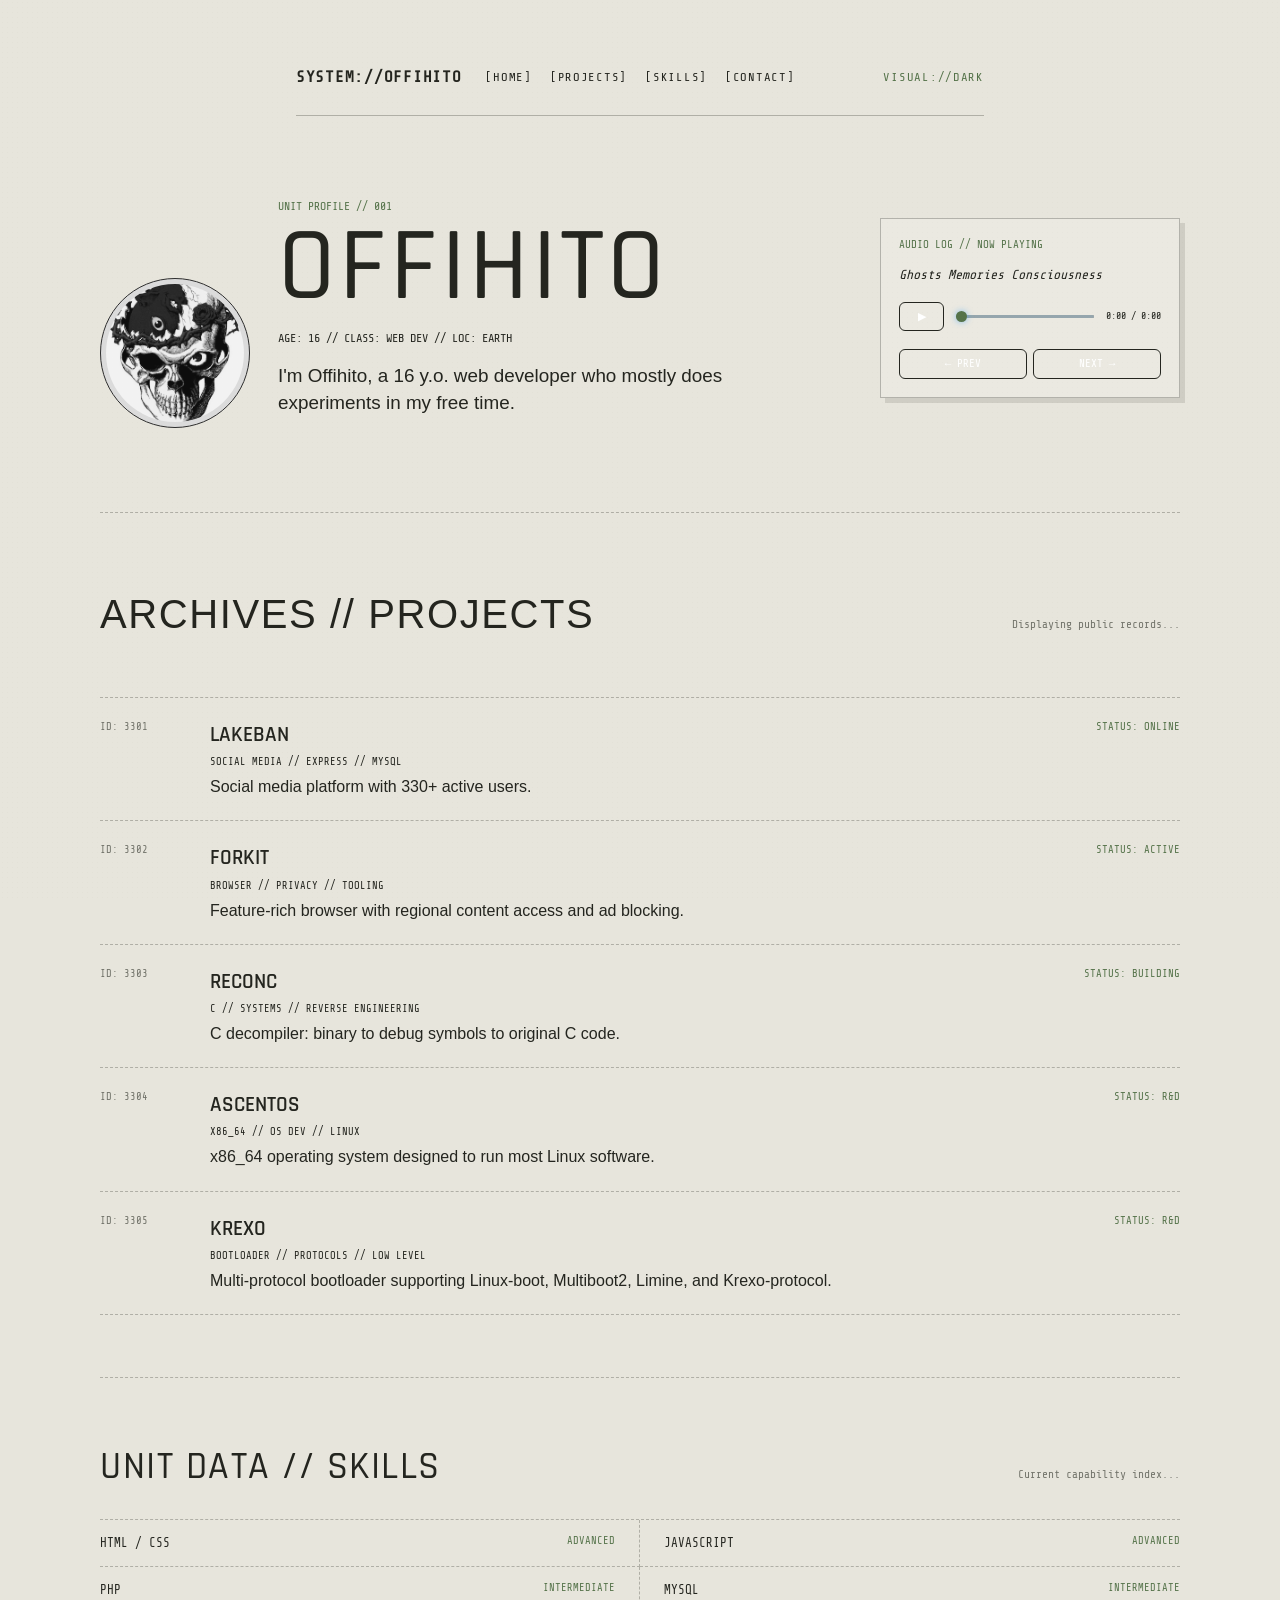
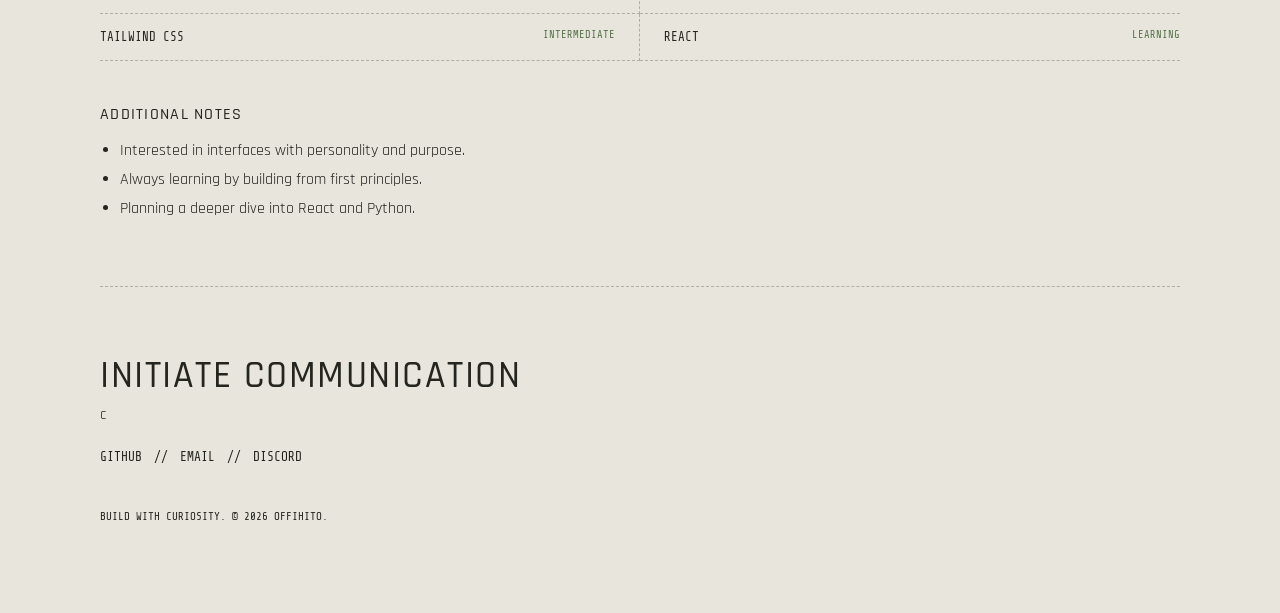
==== commit a7d32d0f: "Portfolio update" ====
--- a/index.html
+++ b/index.html
@@ -1,88 +1,70 @@
 <!DOCTYPE html>
-<html>
+<html lang="en">
   <head>
-    <title>Offihito's Portfolio</title>
-    <link rel="stylesheet" href="styles.css">
-       <link rel="preconnect" href="https://fonts.googleapis.com">
-<link rel="preconnect" href="https://fonts.gstatic.com" crossorigin>
-    <link rel="icon" type="image/webp" href="Offihito/Profile.webp">
-<link href="https://fonts.googleapis.com/css2?family=Asimovian&family=DM+Sans:ital,opsz,wght@0,9..40,100..1000;1,9..40,100..1000&family=Playfair+Display:ital,wght@0,400..900;1,400..900&display=swap" rel="stylesheet">
+  <meta charset="UTF-8">
+  <meta name="viewport" content="width=device-width, initial-scale=1.0">
+  <title>SYSTEM://OFFIHITO</title>
+  <link rel="stylesheet" href="styles.css">
+  <link rel="icon" type="image/webp" href="Offihito/Profile.webp">
+  <link rel="preconnect" href="https://fonts.googleapis.com">
+    <link rel="preconnect" href="https://fonts.gstatic.com" crossorigin>
+    <link href="https://fonts.googleapis.com/css2?family=Rajdhani:wght@300;400;500;600;700&family=Share+Tech+Mono&display=swap" rel="stylesheet">
   </head>
   <body>
-<canvas id="visualizer"></canvas>
-<div class="Main">
-<div class="Container">
-  <div class="Profile-Section">
-    <img class="Profile-picture" src="Offihito/Profile.webp">
-    <div class="Music-Player">
-      <p class="Music-Label">Now Playing:</p>
-      <p class="Music-Song-Title">Midnight Dreams</p>
-      <div class="Music-Controls">
-        <button class="Music-Play">▶</button>
-        <input type="range" class="Music-Progress" min="0" max="100" value="0">
-        <p class="Music-Time">0:00 / 0:00</p>
-        <div class="Music-Buttons">
-          <button class="Music-Prev">← Prev</button>
-          <button class="Music-Next">Next →</button>
-        </div>
-      </div>
-      <audio class="Audio-Player">
-        <source src="Offihito/music1.mp3" type="audio/mpeg">
-        Your browser does not support the audio element.
-      </audio>
+    <canvas id="visualizer" aria-hidden="true"></canvas>
+    <div class="Main">
+      <header class="Site-header">
+        <a class="System-title" href="#home">SYSTEM://OFFIHITO</a>
+        <nav class="Site-nav" aria-label="Main navigation">
+          <a href="#home">[HOME]</a><a href="#projects">[PROJECTS]</a><a href="#skills">[SKILLS]</a><a href="#contact">[CONTACT]</a>
+        </nav>
+        <button class="Theme-toggle" type="button" aria-pressed="false">VISUAL://DARK</button>
+      </header>
+      <main class="Container">
+        <section class="Profile-Section" id="home">
+          <img class="Profile-picture" src="Offihito/Profile.webp" alt="Offihito">
+          <div class="Profile-copy">
+            <p class="Eyebrow">UNIT PROFILE // 001</p>
+            <h1 class="Profile-Name">OFFIHITO</h1>
+            <p class="Profile-meta">AGE: 16 // CLASS: WEB DEV // LOC: EARTH</p>
+            <p class="About">I'm Offihito, a 16 y.o. web developer who mostly does experiments in my free time.</p>
+          </div>
+          <div class="Music-Player" aria-label="Music player">
+            <p class="Music-Label">AUDIO LOG // NOW PLAYING</p>
+            <p class="Music-Song-Title">Midnight Dreams</p>
+            <div class="Music-Controls">
+              <button class="Music-Play" type="button" aria-label="Play or pause">▶</button>
+              <input type="range" class="Music-Progress" min="0" max="100" value="0" aria-label="Track progress">
+              <p class="Music-Time">0:00 / 0:00</p>
+              <div class="Music-Buttons"><button class="Music-Prev" type="button">← PREV</button><button class="Music-Next" type="button">NEXT →</button></div>
+            </div>
+            <audio class="Audio-Player"><source src="Offihito/music1.mp3" type="audio/mpeg">Your browser does not support the audio element.</audio>
+          </div>
+        </section>
+        <section class="Projects-Section" id="projects">
+          <div class="Section-heading"><h2>ARCHIVES // PROJECTS</h2><span>Displaying public records...</span></div>
+          <div class="Project-list">
+            <article class="Project-record"><span class="Project-id">ID: 3301</span><div><h3>LAKEBAN</h3><p class="Project-tags">SOCIAL MEDIA // EXPRESS // MYSQL</p><p>Social media platform with 330+ active users.</p></div><span class="Project-link">STATUS: ONLINE</span></article>
+            <article class="Project-record"><span class="Project-id">ID: 3302</span><div><h3>FORKIT</h3><p class="Project-tags">BROWSER // PRIVACY // TOOLING</p><p>Feature-rich browser with regional content access and ad blocking.</p></div><span class="Project-link">STATUS: ACTIVE</span></article>
+            <article class="Project-record"><span class="Project-id">ID: 3303</span><div><h3>RECONC</h3><p class="Project-tags">C // SYSTEMS // REVERSE ENGINEERING</p><p>C decompiler: binary to debug symbols to original C code.</p></div><span class="Project-link">STATUS: BUILDING</span></article>
+            <article class="Project-record"><span class="Project-id">ID: 3304</span><div><h3>ASCENTOS</h3><p class="Project-tags">X86_64 // OS DEV // LINUX</p><p>x86_64 operating system designed to run most Linux software.</p></div><span class="Project-link">STATUS: R&amp;D</span></article>
+            <article class="Project-record"><span class="Project-id">ID: 3305</span><div><h3>KREXO</h3><p class="Project-tags">BOOTLOADER // PROTOCOLS // LOW LEVEL</p><p>Multi-protocol bootloader supporting Linux-boot, Multiboot2, Limine, and Krexo-protocol.</p></div><span class="Project-link">STATUS: R&amp;D</span></article>
+          </div>
+        </section>
+        <section class="Skills-section" id="skills">
+          <div class="Section-heading"><h2>UNIT DATA // SKILLS</h2><span>Current capability index...</span></div>
+          <div class="Skills-grid"><div class="Skill"><span>HTML / CSS</span><strong>ADVANCED</strong></div><div class="Skill"><span>JAVASCRIPT</span><strong>ADVANCED</strong></div><div class="Skill"><span>PHP</span><strong>INTERMEDIATE</strong></div><div class="Skill"><span>MYSQL</span><strong>INTERMEDIATE</strong></div><div class="Skill"><span>TAILWIND CSS</span><strong>INTERMEDIATE</strong></div><div class="Skill"><span>REACT</span><strong>LEARNING</strong></div></div>
+          <h3 class="Notes-heading">ADDITIONAL NOTES</h3>
+          <ul class="Notes-list"><li>Interested in interfaces with personality and purpose.</li><li>Always learning by building from first principles.</li><li>Planning a deeper dive into React and Python.</li></ul>
+        </section>
+        <section class="Contact-section" id="contact">
+          <h2>INITIATE COMMUNICATION</h2>c
+          <div class="Social-links"><a href="https://github.com/Offihito">GITHUB</a><span>//</span><a href="mailto:offihito@gmail.com">EMAIL</a><span>//</span><a href="https://discordapp.com/users/1023499957665280022">DISCORD</a></div>
+          <p class="Footer-note">BUILD WITH CURIOSITY. &copy; 2026 OFFIHITO.</p>
+        </section>
+      </main>
     </div>
-  </div>
-  <p class="Profile-Name">Offihito</p>
-  <p class="About">I’ve been a developer since 2022. I’ve worked on a couple of projects:</p>  <div class="Projects-Section">
-    <div class="Projects-Table-Container">
-      <table class="Projects-Table">
-        <thead>
-          <tr>
-            <th>Project</th>
-            <th>Description</th>
-            <th>Highlights</th>
-          </tr>
-        </thead>
-        <tbody>
-          <tr>
-            <td class="project-name"><strong>Lakeban</strong></td>
-            <td>Social media platform</td>
-            <td>330+ active users</td>
-          </tr>
-          <tr>
-            <td class="project-name"><strong>Forkit</strong></td>
-            <td>Feature-rich browser</td>
-            <td>Unblocks regional content • Ad blocking</td>
-          </tr>
-          <tr>
-            <td class="project-name"><strong>ReconC</strong></td>
-            <td>C decompiler</td>
-            <td>Binary → Debug symbols → Original C code</td>
-          </tr>
-          <tr>
-            <td class="project-name"><strong>AscentOS</strong></td>
-            <td>x86_64 OS</td>
-            <td>Runs most Linux software</td>
-          </tr>
-          <tr>
-            <td class="project-name"><strong>Krexo</strong></td>
-            <td>Multi-protocol bootloader</td>
-            <td>Supports Linux-boot, Multiboot2, Limine + custom <strong>Krexo-protocol</strong></td>
-          </tr>
-        </tbody>
-      </table>
-    </div>
-  </div>
-  <p class="Techstack">Techstack:</p>
-    <p class="Techstack2">HTML CSS JS Jquery Express JS PHP Tailwind CSS Mysql</p>
-    <p class="Target">Im planning to learn React and Python</p>
-    <div class="Social-links">
-      <a href="https://github.com/Offihito"><img class="github-photo" src="Offihito/github.svg"></a>
-       <a href="https://discordapp.com/users/1023499957665280022"><img class="discord-photo" src="Offihito/discord.png"></a>
-    </div>
-</div>
-</div>
-  <script src="music-player.js"></script>
+    <script src="music-player.js"></script>
   </body>
 </html>
 
--- a/styles.css
+++ b/styles.css
@@ -623,4 +623,150 @@
     }
 }
 
-
+/* Clear visual properties inherited from the original card layout. */
+.Container {
+    width: 100%;
+    min-height: 0;
+    padding: 0;
+    background: transparent;
+    border-radius: 0;
+    align-items: stretch;
+}
+
+.Container.playing { background: transparent; }
+.Container p, .Container h1, .Container h2, .Container h3 { color: var(--ink); }
+.Container .Eyebrow, .Container .Music-Label, .Container .Project-link, .Container .Skill strong { color: var(--signal); }
+.Container .Profile-Section { width: 100%; margin-bottom: 0; }
+.Container .Music-Player { width: 100%; max-width: none; margin: 0; border-radius: 0; }
+.Container .Social-links { width: auto; height: auto; margin-top: 22px; border-radius: 0; }
+.Container .Social-links a { color: var(--ink); }
+.Container .Social-links a:hover, .Container .Social-links a:focus-visible { color: var(--signal); }
+.Profile-Name { color: var(--ink); }
+.About { color: var(--ink); }
+
+.Theme-toggle {
+    justify-self: end;
+    border: 0;
+    padding: 0;
+    background: transparent;
+    color: var(--signal);
+    font-family: "Share Tech Mono", monospace;
+    font-size: 0.76rem;
+    letter-spacing: 0.06em;
+}
+.Theme-toggle:hover, .Theme-toggle:focus-visible { color: var(--ink); }
+#visualizer { opacity: 0; transition: opacity 220ms ease; }
+#visualizer.is-active { opacity: 0.42; filter: saturate(1.35) contrast(1.15); }
+
+body.dark-mode {
+    --paper: #171916;
+    --ink: #e7e5dc;
+    --muted: #9da196;
+    --line: rgba(231, 229, 220, 0.28);
+    --signal: #a6c58f;
+    --shadow: rgba(0, 0, 0, 0.35);
+}
+body.dark-mode::before { background-image: radial-gradient(rgba(231, 229, 220, 0.15) 0.7px, transparent 0.7px); }
+body.dark-mode .Music-Player { background: rgba(255, 255, 255, 0.04); }
+body.dark-mode .Profile-picture { background: var(--paper); }
+body.dark-mode .Music-Play:hover, body.dark-mode .Music-Prev:hover, body.dark-mode .Music-Next:hover { background: var(--ink); color: var(--paper); }
+
+/* SYSTEM://OFFIHITO visual layer */
+:root {
+    --paper: #e7e5dc;
+    --ink: #24251f;
+    --muted: #73746b;
+    --line: rgba(36, 37, 31, 0.28);
+    --signal: #55734a;
+    --shadow: rgba(36, 37, 31, 0.12);
+}
+
+* { box-sizing: border-box; }
+html { scroll-behavior: smooth; }
+body { margin: 0; min-width: 320px; background: var(--paper); color: var(--ink); font-family: "Rajdhani", sans-serif; font-size: 16px; line-height: 1.45; }
+body::before { position: fixed; inset: 0; z-index: -1; pointer-events: none; background-image: radial-gradient(rgba(36, 37, 31, 0.12) 0.7px, transparent 0.7px); background-size: 5px 5px; content: ""; opacity: 0.16; }
+#visualizer { position: fixed; inset: 0; z-index: -1; width: 100%; height: 100%; opacity: 0.035; mix-blend-mode: multiply; }
+.Main { width: min(100% - 32px, 1080px); margin: 0 auto; }
+.Site-header { display: grid; grid-template-columns: 1fr auto 1fr; align-items: center; gap: 24px; min-height: 76px; border-bottom: 1px solid var(--line); font-family: "Share Tech Mono", monospace; font-size: 0.76rem; letter-spacing: 0.06em; }
+a { color: inherit; text-decoration: none; }
+a:hover, a:focus-visible { color: var(--signal); }
+.System-title { font-size: 1rem; font-weight: 600; }
+.Site-nav { display: flex; gap: 18px; justify-content: center; }
+.Visual-status { color: var(--signal); justify-self: end; }
+.Container { width: 100%; }
+.Profile-Section { display: grid; grid-template-columns: 150px 1fr 300px; gap: 28px; align-items: center; padding: 72px 0 84px; border-bottom: 1px dashed var(--line); }
+.Profile-picture { width: 150px; height: 150px; object-fit: cover; filter: grayscale(1) contrast(0.9); border: 1px solid var(--ink); padding: 5px; background: var(--paper); }
+.Eyebrow, .Profile-meta, .Project-tags, .Project-id, .Project-link, .Music-Label, .Music-Song-Title, .Music-Time, .Visual-status { font-family: "Share Tech Mono", monospace; }
+.Eyebrow { margin: 0 0 8px; color: var(--signal); font-size: 0.72rem; }
+.Profile-Name { margin: 0; font-size: clamp(3.4rem, 9vw, 6.5rem); font-weight: 500; line-height: 0.85; letter-spacing: 0.03em; }
+.Profile-meta { margin: 18px 0 14px; color: var(--muted); font-size: 0.75rem; }
+.About { max-width: 510px; margin: 0; font-size: 1.18rem; }
+.Music-Player { border: 1px solid var(--line); padding: 18px; background: rgba(255, 255, 255, 0.16); box-shadow: 5px 5px 0 var(--shadow); }
+.Music-Label { margin: 0 0 12px; color: var(--signal); font-size: 0.68rem; }
+.Music-Song-Title { margin: 0 0 18px; font-size: 0.82rem; }
+.Music-Controls { display: flex; flex-wrap: wrap; align-items: center; gap: 10px; }
+button { color: inherit; font: inherit; cursor: pointer; }
+.Music-Play, .Music-Prev, .Music-Next { border: 1px solid var(--ink); background: transparent; padding: 6px 9px; font-family: "Share Tech Mono", monospace; font-size: 0.68rem; }
+.Music-Play:hover, .Music-Prev:hover, .Music-Next:hover { background: var(--ink); color: var(--paper); }
+.Music-Progress { flex: 1; min-width: 90px; height: 3px; accent-color: var(--signal); cursor: pointer; }
+.Music-Progress::-webkit-slider-runnable-track { height: 3px; background: var(--line); }
+.Music-Progress::-webkit-slider-thumb { width: 11px; height: 11px; margin-top: -4px; border: 0; border-radius: 50%; background: var(--signal); -webkit-appearance: none; }
+.Music-Progress::-moz-range-track { height: 3px; background: var(--line); }
+.Music-Progress::-moz-range-thumb { width: 11px; height: 11px; border: 0; border-radius: 50%; background: var(--signal); }
+.Music-Time { margin: 0; color: var(--muted); font-size: 0.62rem; white-space: nowrap; }
+.Music-Buttons { display: flex; gap: 6px; width: 100%; margin-top: 8px; }
+.Music-Prev, .Music-Next { flex: 1; }
+.Audio-Player { display: none; }
+.Projects-Section, .Skills-section, .Contact-section { padding: 62px 0; border-bottom: 1px dashed var(--line); }
+.Section-heading { display: flex; align-items: baseline; justify-content: space-between; gap: 20px; margin-bottom: 24px; }
+h2 { margin: 0; font-size: clamp(1.55rem, 4vw, 2.35rem); font-weight: 500; letter-spacing: 0.04em; }
+.Section-heading span { color: var(--muted); font-family: "Share Tech Mono", monospace; font-size: 0.7rem; }
+.Project-record { display: grid; grid-template-columns: 90px 1fr 140px; gap: 20px; align-items: start; padding: 22px 0; border-top: 1px dashed var(--line); }
+.Project-record:last-child { border-bottom: 1px dashed var(--line); }
+.Project-record h3 { margin: 0 0 5px; font-size: 1.3rem; font-weight: 600; }
+.Project-record p { margin: 5px 0 0; }
+.Project-id, .Project-link { color: var(--muted); font-size: 0.66rem; }
+.Project-link { color: var(--signal); text-align: right; }
+.Project-tags { color: var(--muted); font-size: 0.65rem; }
+.Skills-grid { display: grid; grid-template-columns: repeat(2, 1fr); border-top: 1px dashed var(--line); }
+.Skill { display: flex; justify-content: space-between; gap: 15px; padding: 14px 0; border-bottom: 1px dashed var(--line); font-family: "Share Tech Mono", monospace; font-size: 0.78rem; }
+.Skill:nth-child(odd) { padding-right: 24px; border-right: 1px dashed var(--line); }
+.Skill:nth-child(even) { padding-left: 24px; }
+.Skill strong { color: var(--signal); font-weight: 400; font-size: 0.65rem; }
+.Notes-heading { margin: 42px 0 10px; font-size: 1rem; font-weight: 500; letter-spacing: 0.08em; }
+.Notes-list { max-width: 680px; margin: 0; padding-left: 20px; }
+.Notes-list li { padding: 3px 0; }
+.Contact-section { border-bottom: 0; padding-bottom: 48px; }
+.Social-links { display: flex; gap: 12px; margin-top: 22px; font-family: "Share Tech Mono", monospace; font-size: 0.8rem; }
+.Footer-note { margin: 42px 0 0; color: var(--muted); font-family: "Share Tech Mono", monospace; font-size: 0.68rem; }
+@media (max-width: 760px) {
+    .Site-header { grid-template-columns: 1fr auto; gap: 10px; padding: 18px 0 0; }
+    .Site-nav { grid-column: 1 / -1; grid-row: 2; justify-content: flex-start; flex-wrap: wrap; padding-bottom: 14px; }
+    .Visual-status { font-size: 0.65rem; }
+    .Profile-Section { grid-template-columns: 100px 1fr; gap: 18px; padding: 48px 0 58px; }
+    .Profile-picture { width: 100px; height: 100px; }
+    .Profile-copy { grid-column: 1 / -1; grid-row: 2; }
+    .Music-Player { grid-column: 1 / -1; }
+    .Project-record { grid-template-columns: 1fr auto; gap: 8px 15px; }
+    .Project-record > div { grid-column: 1 / -1; grid-row: 2; }
+    .Project-link { text-align: right; }
+}
+@media (max-width: 480px) {
+    .Main { width: min(100% - 24px, 1080px); }
+    .Site-nav { gap: 12px; font-size: 0.66rem; }
+    .Profile-Section { grid-template-columns: 1fr; }
+    .Profile-picture { width: 120px; height: 120px; }
+    .Profile-copy, .Music-Player { grid-column: auto; }
+    .Profile-copy { grid-row: auto; }
+    .Music-Player { width: 100%; }
+    .Section-heading { display: block; }
+    .Section-heading span { display: block; margin-top: 8px; }
+    .Skill { font-size: 0.68rem; }
+    .Skill:nth-child(odd) { padding-right: 10px; }
+    .Skill:nth-child(even) { padding-left: 10px; }
+}
+
+#visualizer { opacity: 0; transition: opacity 220ms ease; }
+#visualizer.is-active { opacity: 0.42; filter: saturate(1.35) contrast(1.15); }
+
+
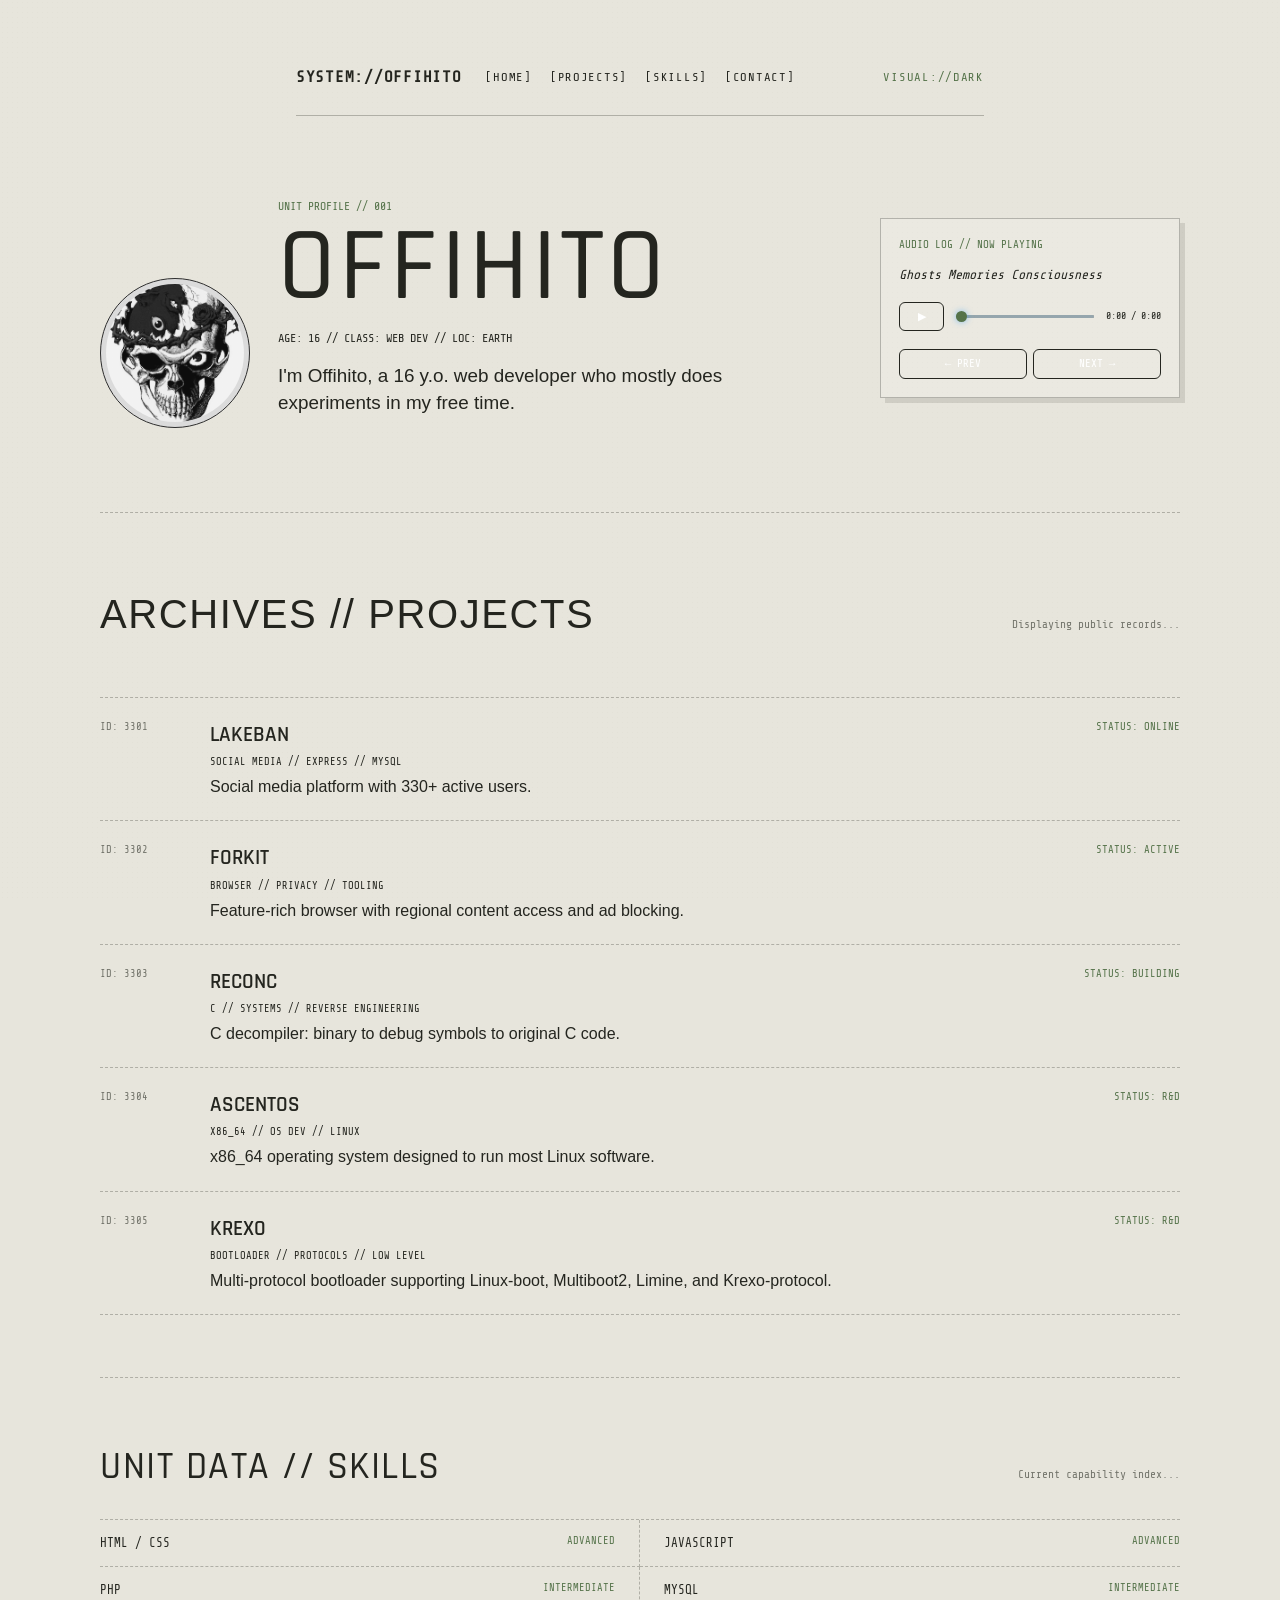
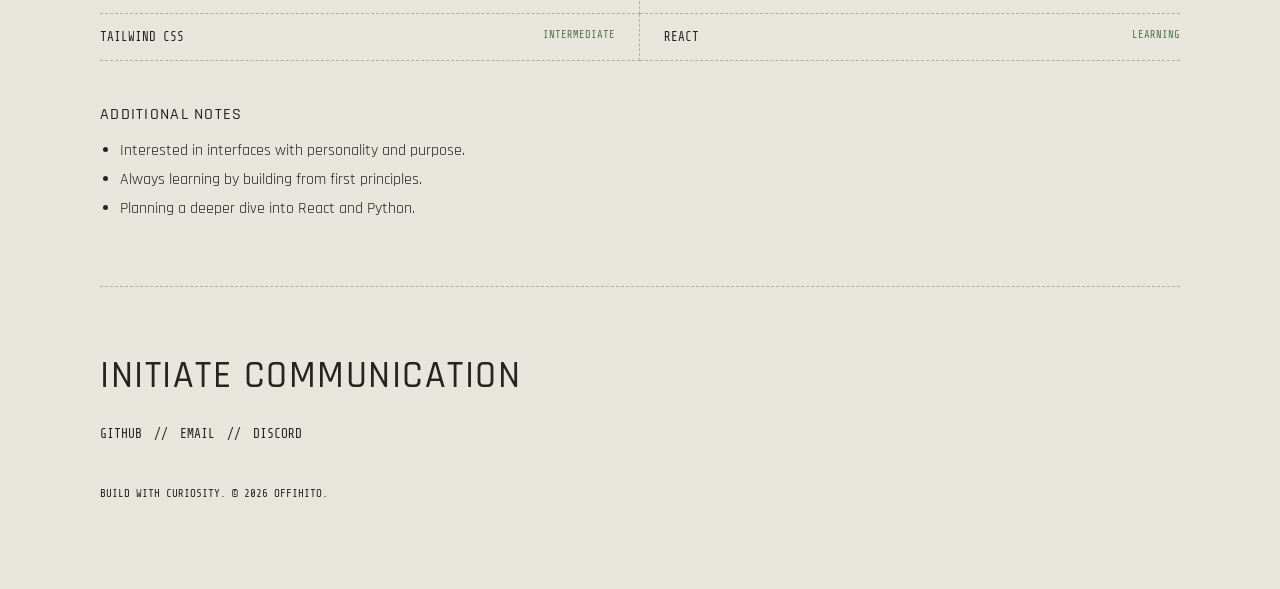
==== commit 984222a1: "c" ====
--- a/index.html
+++ b/index.html
@@ -58,7 +58,7 @@
           <ul class="Notes-list"><li>Interested in interfaces with personality and purpose.</li><li>Always learning by building from first principles.</li><li>Planning a deeper dive into React and Python.</li></ul>
         </section>
         <section class="Contact-section" id="contact">
-          <h2>INITIATE COMMUNICATION</h2>c
+          <h2>INITIATE COMMUNICATION</h2>
           <div class="Social-links"><a href="https://github.com/Offihito">GITHUB</a><span>//</span><a href="mailto:offihito@gmail.com">EMAIL</a><span>//</span><a href="https://discordapp.com/users/1023499957665280022">DISCORD</a></div>
           <p class="Footer-note">BUILD WITH CURIOSITY. &copy; 2026 OFFIHITO.</p>
         </section>
--- a/styles.css
+++ b/styles.css
@@ -633,16 +633,56 @@
     align-items: stretch;
 }
 
-.Container.playing { background: transparent; }
-.Container p, .Container h1, .Container h2, .Container h3 { color: var(--ink); }
-.Container .Eyebrow, .Container .Music-Label, .Container .Project-link, .Container .Skill strong { color: var(--signal); }
-.Container .Profile-Section { width: 100%; margin-bottom: 0; }
-.Container .Music-Player { width: 100%; max-width: none; margin: 0; border-radius: 0; }
-.Container .Social-links { width: auto; height: auto; margin-top: 22px; border-radius: 0; }
-.Container .Social-links a { color: var(--ink); }
-.Container .Social-links a:hover, .Container .Social-links a:focus-visible { color: var(--signal); }
-.Profile-Name { color: var(--ink); }
-.About { color: var(--ink); }
+.Container.playing {
+    background: transparent;
+}
+
+.Container p,
+.Container h1,
+.Container h2,
+.Container h3 {
+    color: var(--ink);
+}
+
+.Container .Eyebrow,
+.Container .Music-Label,
+.Container .Project-link,
+.Container .Skill strong {
+    color: var(--signal);
+}
+
+.Container .Profile-Section {
+    width: 100%;
+    margin-bottom: 0;
+}
+
+.Container .Music-Player {
+    width: 100%;
+    max-width: none;
+    margin: 0;
+    border-radius: 0;
+}
+
+.Container .Social-links {
+    width: auto;
+    height: auto;
+    margin-top: 22px;
+    border-radius: 0;
+}
+
+.Container .Social-links a {
+    color: var(--ink);
+}
+
+.Container .Social-links a:hover,
+.Container .Social-links a:focus-visible {
+    color: var(--signal);
+}
+
+.Profile-Name,
+.About {
+    color: var(--ink);
+}
 
 .Theme-toggle {
     justify-self: end;
@@ -654,9 +694,20 @@
     font-size: 0.76rem;
     letter-spacing: 0.06em;
 }
-.Theme-toggle:hover, .Theme-toggle:focus-visible { color: var(--ink); }
-#visualizer { opacity: 0; transition: opacity 220ms ease; }
-#visualizer.is-active { opacity: 0.42; filter: saturate(1.35) contrast(1.15); }
+.Theme-toggle:hover,
+.Theme-toggle:focus-visible {
+    color: var(--ink);
+}
+
+#visualizer {
+    opacity: 0;
+    transition: opacity 220ms ease;
+}
+
+#visualizer.is-active {
+    opacity: 0.42;
+    filter: saturate(1.35) contrast(1.15);
+}
 
 body.dark-mode {
     --paper: #171916;
@@ -666,10 +717,27 @@
     --signal: #a6c58f;
     --shadow: rgba(0, 0, 0, 0.35);
 }
-body.dark-mode::before { background-image: radial-gradient(rgba(231, 229, 220, 0.15) 0.7px, transparent 0.7px); }
-body.dark-mode .Music-Player { background: rgba(255, 255, 255, 0.04); }
-body.dark-mode .Profile-picture { background: var(--paper); }
-body.dark-mode .Music-Play:hover, body.dark-mode .Music-Prev:hover, body.dark-mode .Music-Next:hover { background: var(--ink); color: var(--paper); }
+body.dark-mode::before {
+    background-image: radial-gradient(
+        rgba(231, 229, 220, 0.15) 0.7px,
+        transparent 0.7px
+    );
+}
+
+body.dark-mode .Music-Player {
+    background: rgba(255, 255, 255, 0.04);
+}
+
+body.dark-mode .Profile-picture {
+    background: var(--paper);
+}
+
+body.dark-mode .Music-Play:hover,
+body.dark-mode .Music-Prev:hover,
+body.dark-mode .Music-Next:hover {
+    background: var(--ink);
+    color: var(--paper);
+}
 
 /* SYSTEM://OFFIHITO visual layer */
 :root {
@@ -681,46 +749,285 @@
     --shadow: rgba(36, 37, 31, 0.12);
 }
 
-* { box-sizing: border-box; }
-html { scroll-behavior: smooth; }
-body { margin: 0; min-width: 320px; background: var(--paper); color: var(--ink); font-family: "Rajdhani", sans-serif; font-size: 16px; line-height: 1.45; }
-body::before { position: fixed; inset: 0; z-index: -1; pointer-events: none; background-image: radial-gradient(rgba(36, 37, 31, 0.12) 0.7px, transparent 0.7px); background-size: 5px 5px; content: ""; opacity: 0.16; }
-#visualizer { position: fixed; inset: 0; z-index: -1; width: 100%; height: 100%; opacity: 0.035; mix-blend-mode: multiply; }
-.Main { width: min(100% - 32px, 1080px); margin: 0 auto; }
-.Site-header { display: grid; grid-template-columns: 1fr auto 1fr; align-items: center; gap: 24px; min-height: 76px; border-bottom: 1px solid var(--line); font-family: "Share Tech Mono", monospace; font-size: 0.76rem; letter-spacing: 0.06em; }
-a { color: inherit; text-decoration: none; }
-a:hover, a:focus-visible { color: var(--signal); }
-.System-title { font-size: 1rem; font-weight: 600; }
-.Site-nav { display: flex; gap: 18px; justify-content: center; }
-.Visual-status { color: var(--signal); justify-self: end; }
-.Container { width: 100%; }
-.Profile-Section { display: grid; grid-template-columns: 150px 1fr 300px; gap: 28px; align-items: center; padding: 72px 0 84px; border-bottom: 1px dashed var(--line); }
-.Profile-picture { width: 150px; height: 150px; object-fit: cover; filter: grayscale(1) contrast(0.9); border: 1px solid var(--ink); padding: 5px; background: var(--paper); }
-.Eyebrow, .Profile-meta, .Project-tags, .Project-id, .Project-link, .Music-Label, .Music-Song-Title, .Music-Time, .Visual-status { font-family: "Share Tech Mono", monospace; }
-.Eyebrow { margin: 0 0 8px; color: var(--signal); font-size: 0.72rem; }
-.Profile-Name { margin: 0; font-size: clamp(3.4rem, 9vw, 6.5rem); font-weight: 500; line-height: 0.85; letter-spacing: 0.03em; }
-.Profile-meta { margin: 18px 0 14px; color: var(--muted); font-size: 0.75rem; }
-.About { max-width: 510px; margin: 0; font-size: 1.18rem; }
-.Music-Player { border: 1px solid var(--line); padding: 18px; background: rgba(255, 255, 255, 0.16); box-shadow: 5px 5px 0 var(--shadow); }
-.Music-Label { margin: 0 0 12px; color: var(--signal); font-size: 0.68rem; }
-.Music-Song-Title { margin: 0 0 18px; font-size: 0.82rem; }
-.Music-Controls { display: flex; flex-wrap: wrap; align-items: center; gap: 10px; }
-button { color: inherit; font: inherit; cursor: pointer; }
-.Music-Play, .Music-Prev, .Music-Next { border: 1px solid var(--ink); background: transparent; padding: 6px 9px; font-family: "Share Tech Mono", monospace; font-size: 0.68rem; }
-.Music-Play:hover, .Music-Prev:hover, .Music-Next:hover { background: var(--ink); color: var(--paper); }
-.Music-Progress { flex: 1; min-width: 90px; height: 3px; accent-color: var(--signal); cursor: pointer; }
-.Music-Progress::-webkit-slider-runnable-track { height: 3px; background: var(--line); }
-.Music-Progress::-webkit-slider-thumb { width: 11px; height: 11px; margin-top: -4px; border: 0; border-radius: 50%; background: var(--signal); -webkit-appearance: none; }
-.Music-Progress::-moz-range-track { height: 3px; background: var(--line); }
-.Music-Progress::-moz-range-thumb { width: 11px; height: 11px; border: 0; border-radius: 50%; background: var(--signal); }
-.Music-Time { margin: 0; color: var(--muted); font-size: 0.62rem; white-space: nowrap; }
-.Music-Buttons { display: flex; gap: 6px; width: 100%; margin-top: 8px; }
-.Music-Prev, .Music-Next { flex: 1; }
-.Audio-Player { display: none; }
-.Projects-Section, .Skills-section, .Contact-section { padding: 62px 0; border-bottom: 1px dashed var(--line); }
-.Section-heading { display: flex; align-items: baseline; justify-content: space-between; gap: 20px; margin-bottom: 24px; }
-h2 { margin: 0; font-size: clamp(1.55rem, 4vw, 2.35rem); font-weight: 500; letter-spacing: 0.04em; }
-.Section-heading span { color: var(--muted); font-family: "Share Tech Mono", monospace; font-size: 0.7rem; }
+* {
+    box-sizing: border-box;
+}
+
+html {
+    scroll-behavior: smooth;
+}
+
+body {
+    margin: 0;
+    min-width: 320px;
+    background: var(--paper);
+    color: var(--ink);
+    font-family: "Rajdhani", sans-serif;
+    font-size: 16px;
+    line-height: 1.45;
+}
+
+body::before {
+    position: fixed;
+    inset: 0;
+    z-index: -1;
+    pointer-events: none;
+    background-image: radial-gradient(
+        rgba(36, 37, 31, 0.12) 0.7px,
+        transparent 0.7px
+    );
+    background-size: 5px 5px;
+    content: "";
+    opacity: 0.16;
+}
+
+#visualizer {
+    position: fixed;
+    inset: 0;
+    z-index: -1;
+    width: 100%;
+    height: 100%;
+    opacity: 0.035;
+    mix-blend-mode: multiply;
+}
+
+.Main {
+    width: min(100% - 32px, 1080px);
+    margin: 0 auto;
+}
+
+.Site-header {
+    display: grid;
+    grid-template-columns: 1fr auto 1fr;
+    align-items: center;
+    gap: 24px;
+    min-height: 76px;
+    border-bottom: 1px solid var(--line);
+    font-family: "Share Tech Mono", monospace;
+    font-size: 0.76rem;
+    letter-spacing: 0.06em;
+}
+
+a {
+    color: inherit;
+    text-decoration: none;
+}
+
+a:hover,
+a:focus-visible {
+    color: var(--signal);
+}
+
+.System-title {
+    font-size: 1rem;
+    font-weight: 600;
+}
+
+.Site-nav {
+    display: flex;
+    gap: 18px;
+    justify-content: center;
+}
+
+.Visual-status {
+    color: var(--signal);
+    justify-self: end;
+}
+
+.Container {
+    width: 100%;
+}
+
+.Profile-Section {
+    display: grid;
+    grid-template-columns: 150px 1fr 300px;
+    gap: 28px;
+    align-items: center;
+    padding: 72px 0 84px;
+    border-bottom: 1px dashed var(--line);
+}
+
+.Profile-picture {
+    width: 150px;
+    height: 150px;
+    object-fit: cover;
+    filter: grayscale(1) contrast(0.9);
+    border: 1px solid var(--ink);
+    padding: 5px;
+    background: var(--paper);
+}
+.Eyebrow,
+.Profile-meta,
+.Project-tags,
+.Project-id,
+.Project-link,
+.Music-Label,
+.Music-Song-Title,
+.Music-Time,
+.Visual-status {
+    font-family: "Share Tech Mono", monospace;
+}
+
+.Eyebrow {
+    margin: 0 0 8px;
+    color: var(--signal);
+    font-size: 0.72rem;
+}
+
+.Profile-Name {
+    margin: 0;
+    font-size: clamp(3.4rem, 9vw, 6.5rem);
+    font-weight: 500;
+    line-height: 0.85;
+    letter-spacing: 0.03em;
+}
+
+.Profile-meta {
+    margin: 18px 0 14px;
+    color: var(--muted);
+    font-size: 0.75rem;
+}
+
+.About {
+    max-width: 510px;
+    margin: 0;
+    font-size: 1.18rem;
+}
+
+.Music-Player {
+    border: 1px solid var(--line);
+    padding: 18px;
+    background: rgba(255, 255, 255, 0.16);
+    box-shadow: 5px 5px 0 var(--shadow);
+}
+
+.Music-Label {
+    margin: 0 0 12px;
+    color: var(--signal);
+    font-size: 0.68rem;
+}
+
+.Music-Song-Title {
+    margin: 0 0 18px;
+    font-size: 0.82rem;
+}
+
+.Music-Controls {
+    display: flex;
+    flex-wrap: wrap;
+    align-items: center;
+    gap: 10px;
+}
+
+button {
+    color: inherit;
+    font: inherit;
+    cursor: pointer;
+}
+
+.Music-Play,
+.Music-Prev,
+.Music-Next {
+    border: 1px solid var(--ink);
+    padding: 6px 9px;
+    background: transparent;
+    font-family: "Share Tech Mono", monospace;
+    font-size: 0.68rem;
+}
+
+.Music-Play:hover,
+.Music-Prev:hover,
+.Music-Next:hover {
+    background: var(--ink);
+    color: var(--paper);
+}
+
+.Music-Progress {
+    flex: 1;
+    min-width: 90px;
+    height: 3px;
+    accent-color: var(--signal);
+    cursor: pointer;
+}
+
+.Music-Progress::-webkit-slider-runnable-track {
+    height: 3px;
+    background: var(--line);
+}
+
+.Music-Progress::-webkit-slider-thumb {
+    width: 11px;
+    height: 11px;
+    margin-top: -4px;
+    border: 0;
+    border-radius: 50%;
+    background: var(--signal);
+    -webkit-appearance: none;
+}
+
+.Music-Progress::-moz-range-track {
+    height: 3px;
+    background: var(--line);
+}
+
+.Music-Progress::-moz-range-thumb {
+    width: 11px;
+    height: 11px;
+    border: 0;
+    border-radius: 50%;
+    background: var(--signal);
+}
+
+.Music-Time {
+    margin: 0;
+    color: var(--muted);
+    font-size: 0.62rem;
+    white-space: nowrap;
+}
+
+.Music-Buttons {
+    display: flex;
+    gap: 6px;
+    width: 100%;
+    margin-top: 8px;
+}
+
+.Music-Prev,
+.Music-Next {
+    flex: 1;
+}
+
+.Audio-Player {
+    display: none;
+}
+
+.Projects-Section,
+.Skills-section,
+.Contact-section {
+    padding: 62px 0;
+    border-bottom: 1px dashed var(--line);
+}
+
+.Section-heading {
+    display: flex;
+    align-items: baseline;
+    justify-content: space-between;
+    gap: 20px;
+    margin-bottom: 24px;
+}
+
+h2 {
+    margin: 0;
+    font-size: clamp(1.55rem, 4vw, 2.35rem);
+    font-weight: 500;
+    letter-spacing: 0.04em;
+}
+
+.Section-heading span {
+    color: var(--muted);
+    font-family: "Share Tech Mono", monospace;
+    font-size: 0.7rem;
+}
 .Project-record { display: grid; grid-template-columns: 90px 1fr 140px; gap: 20px; align-items: start; padding: 22px 0; border-top: 1px dashed var(--line); }
 .Project-record:last-child { border-bottom: 1px dashed var(--line); }
 .Project-record h3 { margin: 0 0 5px; font-size: 1.3rem; font-weight: 600; }
@@ -730,15 +1037,57 @@
 .Project-tags { color: var(--muted); font-size: 0.65rem; }
 .Skills-grid { display: grid; grid-template-columns: repeat(2, 1fr); border-top: 1px dashed var(--line); }
 .Skill { display: flex; justify-content: space-between; gap: 15px; padding: 14px 0; border-bottom: 1px dashed var(--line); font-family: "Share Tech Mono", monospace; font-size: 0.78rem; }
-.Skill:nth-child(odd) { padding-right: 24px; border-right: 1px dashed var(--line); }
-.Skill:nth-child(even) { padding-left: 24px; }
-.Skill strong { color: var(--signal); font-weight: 400; font-size: 0.65rem; }
-.Notes-heading { margin: 42px 0 10px; font-size: 1rem; font-weight: 500; letter-spacing: 0.08em; }
-.Notes-list { max-width: 680px; margin: 0; padding-left: 20px; }
-.Notes-list li { padding: 3px 0; }
-.Contact-section { border-bottom: 0; padding-bottom: 48px; }
-.Social-links { display: flex; gap: 12px; margin-top: 22px; font-family: "Share Tech Mono", monospace; font-size: 0.8rem; }
-.Footer-note { margin: 42px 0 0; color: var(--muted); font-family: "Share Tech Mono", monospace; font-size: 0.68rem; }
+.Skill:nth-child(odd) {
+    padding-right: 24px;
+    border-right: 1px dashed var(--line);
+}
+
+.Skill:nth-child(even) {
+    padding-left: 24px;
+}
+
+.Skill strong {
+    color: var(--signal);
+    font-weight: 400;
+    font-size: 0.65rem;
+}
+
+.Notes-heading {
+    margin: 42px 0 10px;
+    font-size: 1rem;
+    font-weight: 500;
+    letter-spacing: 0.08em;
+}
+
+.Notes-list {
+    max-width: 680px;
+    margin: 0;
+    padding-left: 20px;
+}
+
+.Notes-list li {
+    padding: 3px 0;
+}
+
+.Contact-section {
+    border-bottom: 0;
+    padding-bottom: 48px;
+}
+
+.Social-links {
+    display: flex;
+    gap: 12px;
+    margin-top: 22px;
+    font-family: "Share Tech Mono", monospace;
+    font-size: 0.8rem;
+}
+
+.Footer-note {
+    margin: 42px 0 0;
+    color: var(--muted);
+    font-family: "Share Tech Mono", monospace;
+    font-size: 0.68rem;
+}
 @media (max-width: 760px) {
     .Site-header { grid-template-columns: 1fr auto; gap: 10px; padding: 18px 0 0; }
     .Site-nav { grid-column: 1 / -1; grid-row: 2; justify-content: flex-start; flex-wrap: wrap; padding-bottom: 14px; }
@@ -766,7 +1115,14 @@
     .Skill:nth-child(even) { padding-left: 10px; }
 }
 
-#visualizer { opacity: 0; transition: opacity 220ms ease; }
-#visualizer.is-active { opacity: 0.42; filter: saturate(1.35) contrast(1.15); }
-
-
+#visualizer {
+    opacity: 0;
+    transition: opacity 220ms ease;
+}
+
+#visualizer.is-active {
+    opacity: 0.42;
+    filter: saturate(1.35) contrast(1.15);
+}
+
+
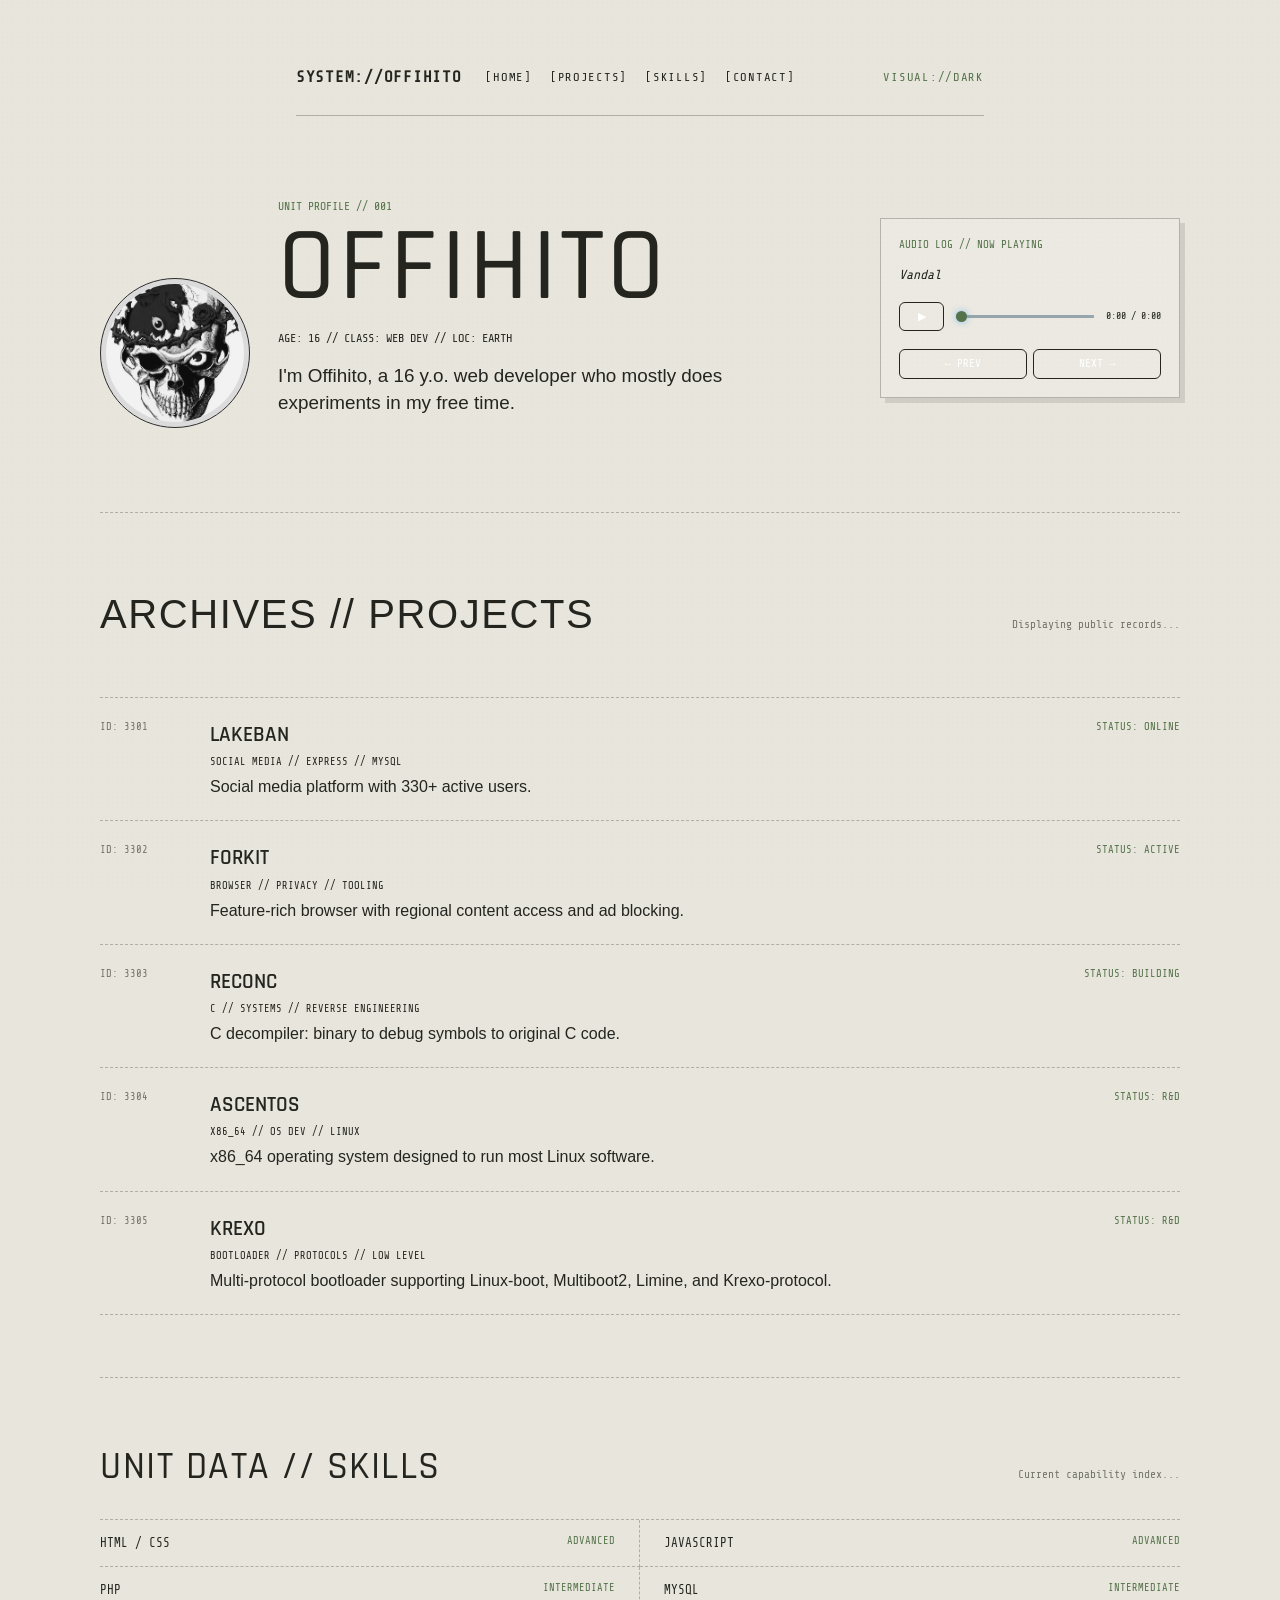
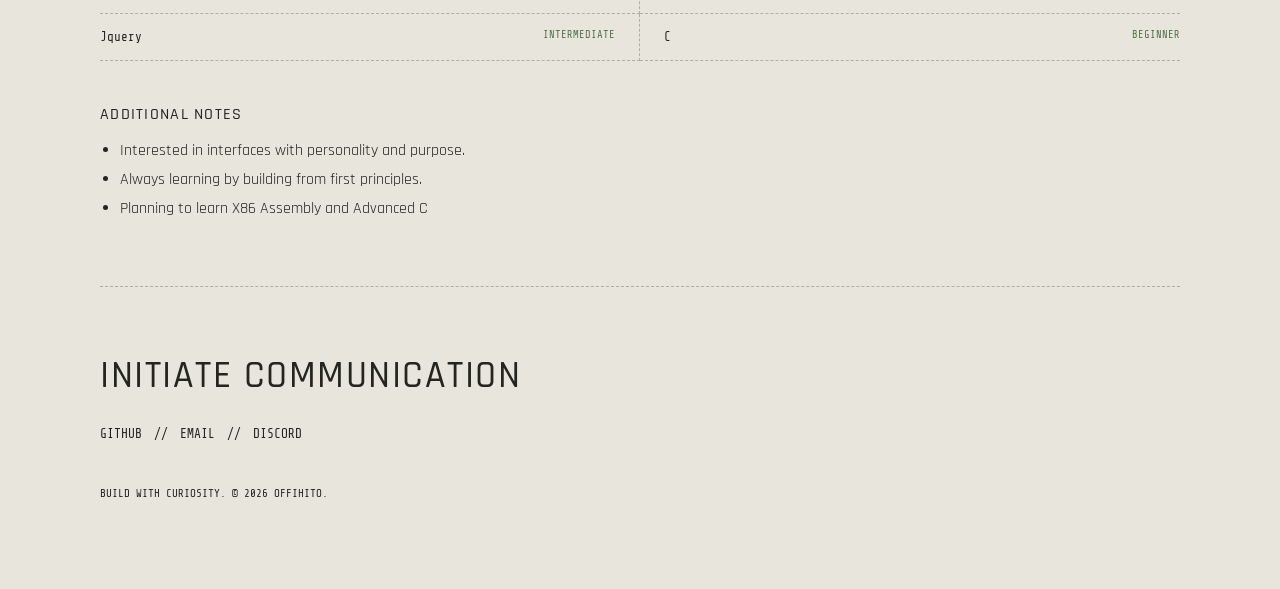
==== commit 52ebcbe0: "CHANGE" ====
--- a/index.html
+++ b/index.html
@@ -53,9 +53,9 @@
         </section>
         <section class="Skills-section" id="skills">
           <div class="Section-heading"><h2>UNIT DATA // SKILLS</h2><span>Current capability index...</span></div>
-          <div class="Skills-grid"><div class="Skill"><span>HTML / CSS</span><strong>ADVANCED</strong></div><div class="Skill"><span>JAVASCRIPT</span><strong>ADVANCED</strong></div><div class="Skill"><span>PHP</span><strong>INTERMEDIATE</strong></div><div class="Skill"><span>MYSQL</span><strong>INTERMEDIATE</strong></div><div class="Skill"><span>TAILWIND CSS</span><strong>INTERMEDIATE</strong></div><div class="Skill"><span>REACT</span><strong>LEARNING</strong></div></div>
+          <div class="Skills-grid"><div class="Skill"><span>HTML / CSS</span><strong>ADVANCED</strong></div><div class="Skill"><span>JAVASCRIPT</span><strong>ADVANCED</strong></div><div class="Skill"><span>PHP</span><strong>INTERMEDIATE</strong></div><div class="Skill"><span>MYSQL</span><strong>INTERMEDIATE</strong></div><div class="Skill"><span>Jquery</span><strong>INTERMEDIATE</strong></div><div class="Skill"><span>C</span><strong>BEGINNER</strong></div></div>
           <h3 class="Notes-heading">ADDITIONAL NOTES</h3>
-          <ul class="Notes-list"><li>Interested in interfaces with personality and purpose.</li><li>Always learning by building from first principles.</li><li>Planning a deeper dive into React and Python.</li></ul>
+          <ul class="Notes-list"><li>Interested in interfaces with personality and purpose.</li><li>Always learning by building from first principles.</li><li>Planning to learn X86 Assembly and Advanced C</li></ul>
         </section>
         <section class="Contact-section" id="contact">
           <h2>INITIATE COMMUNICATION</h2>
